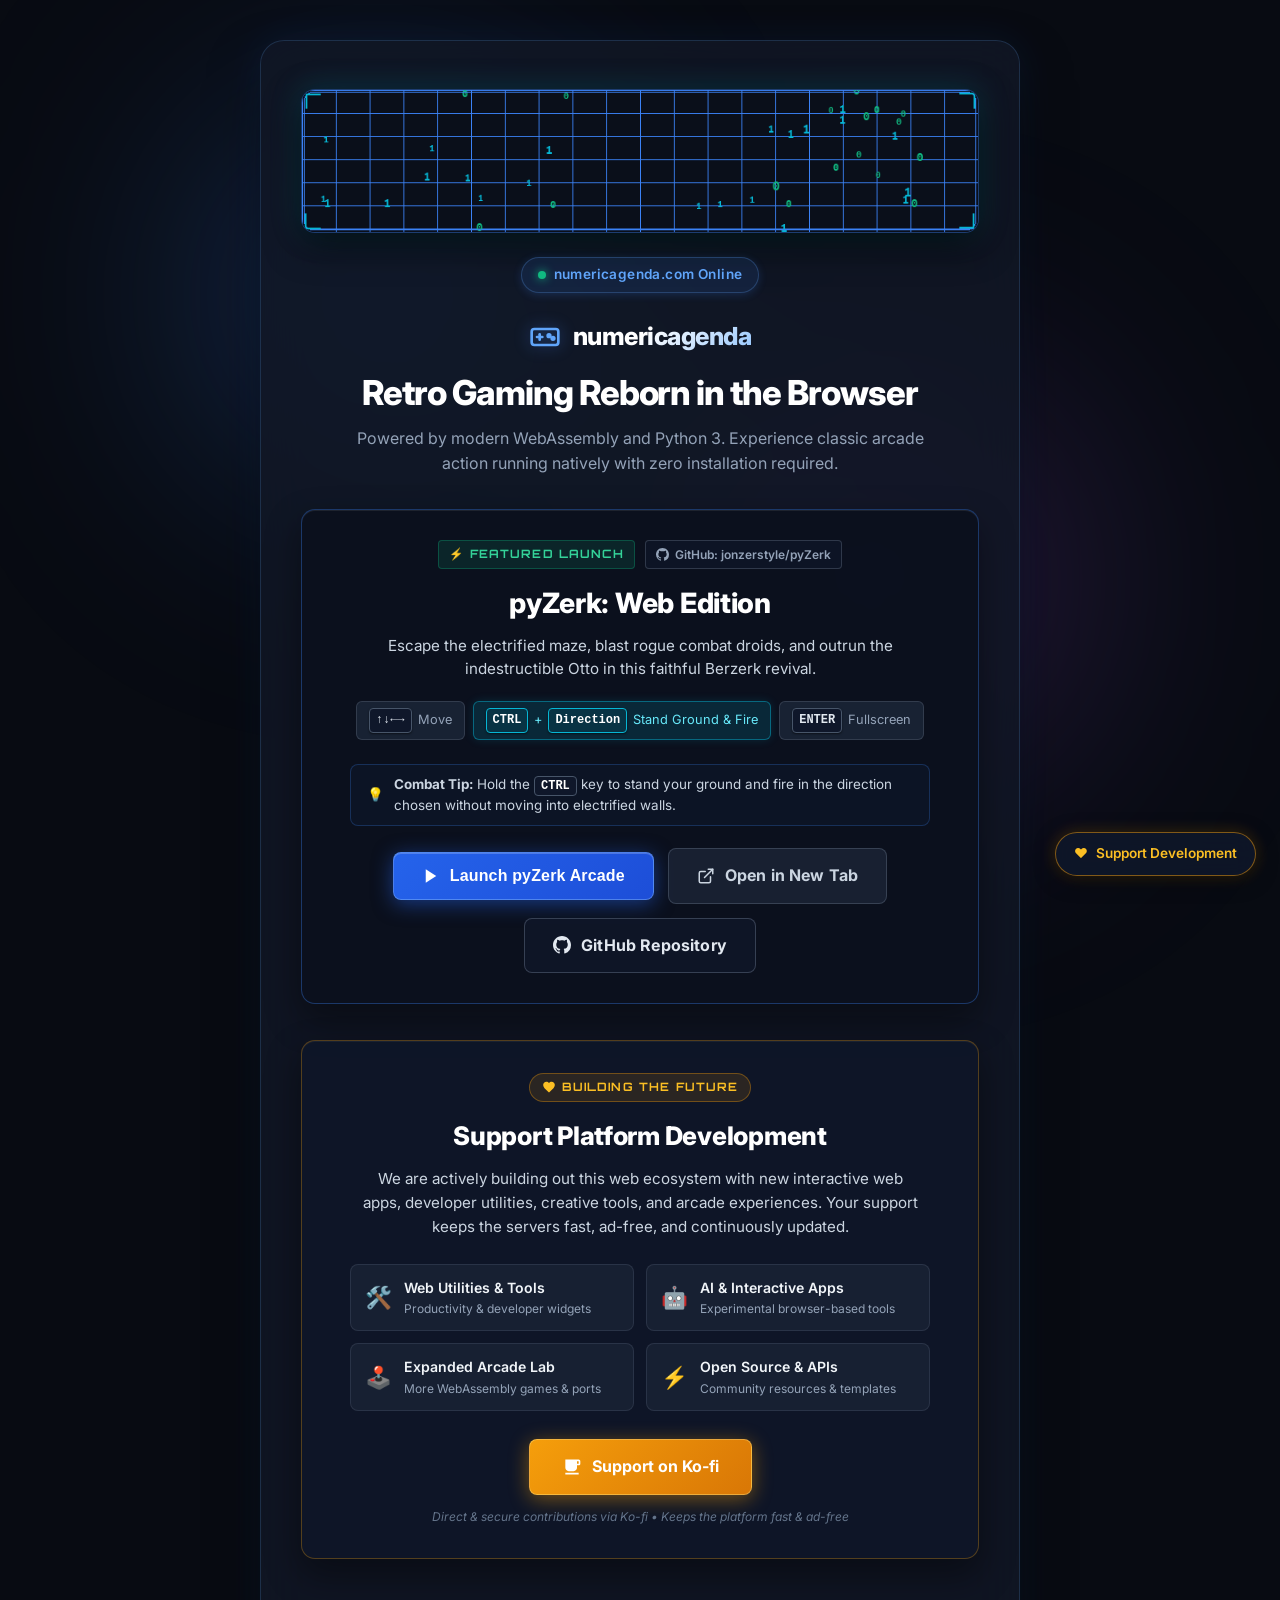
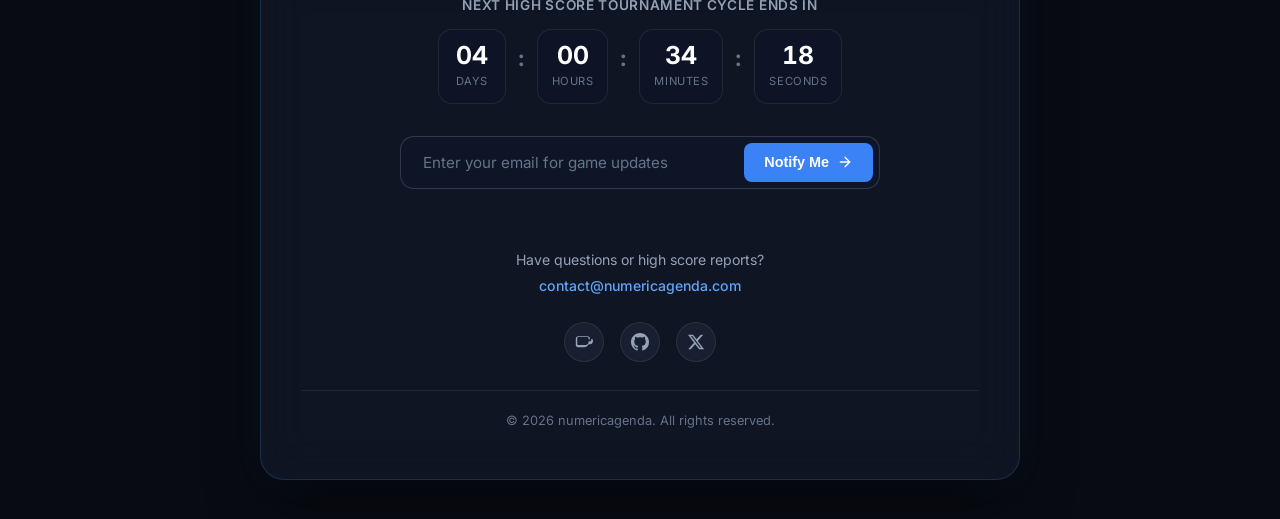
==== index.html @ 880d832a "Initial commit of numericagenda showcase website and embedded pyZerk arcade" ====
<!DOCTYPE html>
<html lang="en">
<head>
  <meta charset="UTF-8">
  <meta name="viewport" content="width=device-width, initial-scale=1.0">
  <title>numericagenda | WebAssembly Arcade & Innovation Platform</title>
  <meta name="description" content="numericagenda - Classic arcade gaming and web tools running natively in the browser via WebAssembly.">

  <!-- Google Fonts: Inter & Orbitron for Arcade flair -->
  <link rel="preconnect" href="https://fonts.googleapis.com">
  <link rel="preconnect" href="https://fonts.gstatic.com" crossorigin>
  <link href="https://fonts.googleapis.com/css2?family=Inter:wght@300;400;500;600;700;800&family=Orbitron:wght@600;800;900&display=swap" rel="stylesheet">

  <link rel="stylesheet" href="style.css">
  <link rel="icon" type="image/png" href="pyzerk/favicon.png">
</head>
<body>
  <!-- Ambient Glowing Background Accents -->
  <div class="bg-glow bg-glow-1"></div>
  <div class="bg-glow bg-glow-2"></div>
  <div class="bg-glow bg-glow-3"></div>

  <main class="page-container">
    <section class="card">
      <!-- Animated Web Banner: numericagenda Binary Pull-In -->
      <div class="banner-container" id="banner-container" title="Click to replay animation">
        <img src="numericagenda_banner.gif" alt="numericagenda animated binary banner" class="animated-banner-img" id="banner-gif">
      </div>

      <!-- Status Badge -->
      <div class="status-badge">
        <span class="status-dot"></span>
        <span class="status-text">numericagenda.com Online</span>
      </div>

      <!-- Brand / Logo -->
      <div class="brand">
        <svg class="brand-icon" viewBox="0 0 24 24" fill="none" stroke="currentColor" stroke-width="2" stroke-linecap="round" stroke-linejoin="round">
          <rect x="2" y="6" width="20" height="12" rx="2"></rect>
          <line x1="6" y1="12" x2="10" y2="12"></line>
          <line x1="8" y1="10" x2="8" y2="14"></line>
          <circle cx="15" cy="11" r="1"></circle>
          <circle cx="18" cy="13" r="1"></circle>
        </svg>
        <h1 class="brand-title">numericagenda</h1>
      </div>

      <!-- Main Headline & Subtitle -->
      <h2 class="headline">Retro Gaming Reborn in the Browser</h2>
      <p class="description">
        Powered by modern WebAssembly and Python 3. Experience classic arcade action running natively with zero installation required.
      </p>

      <!-- Featured Game Showcase Section -->
      <div class="game-showcase-card">
        <div class="game-header">
          <div class="game-tag-row">
            <span class="game-tag">⚡ FEATURED LAUNCH</span>
            <a href="https://github.com/jonzerstyle/pyZerk" target="_blank" rel="noopener noreferrer" class="github-repo-badge" title="View pyZerk Source on GitHub">
              <svg width="13" height="13" viewBox="0 0 24 24" fill="currentColor"><path d="M12 0C5.37 0 0 5.37 0 12c0 5.31 3.435 9.795 8.205 11.385.6.105.825-.255.825-.57 0-.285-.015-1.23-.015-2.235-3.015.555-3.795-.735-4.035-1.41-.135-.345-.72-1.41-1.23-1.695-.42-.225-1.02-.78-.015-.795.945-.015 1.62.87 1.845 1.23 1.08 1.815 2.805 1.305 3.495.99.105-.78.42-1.305.765-1.605-2.67-.3-5.46-1.335-5.46-5.925 0-1.305.465-2.385 1.23-3.225-.12-.3-.54-1.53.12-3.18 0 0 1.005-.315 3.3 1.23.96-.27 1.98-.405 3-.405s2.04.135 3 .405c2.295-1.56 3.3-1.23 3.3-1.23.66 1.65.24 2.88.12 3.18.765.84 1.23 1.905 1.23 3.225 0 4.605-2.805 5.625-5.475 5.925.435.375.81 1.095.81 2.22 0 1.605-.015 2.895-.015 3.3 0 .315.225.69.825.57A12.02 12.02 0 0024 12c0-6.63-5.37-12-12-12z"/></svg>
              <span>GitHub: jonzerstyle/pyZerk</span>
            </a>
          </div>
          <h3 class="game-title">pyZerk: Web Edition</h3>
          <p class="game-tagline">
            Escape the electrified maze, blast rogue combat droids, and outrun the indestructible Otto in this faithful Berzerk revival.
          </p>
        </div>

        <!-- Controls Quick Guide -->
        <div class="controls-badge-row">
          <span class="control-pill"><kbd>↑↓←→</kbd> Move</span>
          <span class="control-pill highlight-pill"><kbd>CTRL</kbd> + <kbd>Direction</kbd> Stand Ground & Fire</span>
          <span class="control-pill"><kbd>ENTER</kbd> Fullscreen</span>
        </div>

        <div class="tactical-tip">
          <span class="tip-icon">💡</span>
          <span><strong>Combat Tip:</strong> Hold the <kbd>CTRL</kbd> key to stand your ground and fire in the direction chosen without moving into electrified walls.</span>
        </div>

        <!-- Primary Launch & Source Buttons -->
        <div class="launch-actions">
          <button type="button" class="launch-btn primary-arcade-btn" id="launch-game-btn">
            <svg class="arcade-btn-icon" viewBox="0 0 24 24" fill="currentColor">
              <polygon points="5 3 19 12 5 21 5 3"></polygon>
            </svg>
            <span>Launch pyZerk Arcade</span>
          </button>
          
          <a href="pyzerk/index.html" class="launch-btn secondary-btn" target="_blank" rel="noopener noreferrer">
            <svg class="arcade-btn-icon" viewBox="0 0 24 24" fill="none" stroke="currentColor" stroke-width="2" stroke-linecap="round" stroke-linejoin="round">
              <path d="M18 13v6a2 2 0 0 1-2 2H5a2 2 0 0 1-2-2V8a2 2 0 0 1 2-2h6"></path>
              <polyline points="15 3 21 3 21 9"></polyline>
              <line x1="10" y1="14" x2="21" y2="3"></line>
            </svg>
            <span>Open in New Tab</span>
          </a>

          <a href="https://github.com/jonzerstyle/pyZerk" class="launch-btn tertiary-btn" target="_blank" rel="noopener noreferrer" title="View Source on GitHub">
            <svg class="arcade-btn-icon" viewBox="0 0 24 24" fill="currentColor">
              <path d="M12 0C5.37 0 0 5.37 0 12c0 5.31 3.435 9.795 8.205 11.385.6.105.825-.255.825-.57 0-.285-.015-1.23-.015-2.235-3.015.555-3.795-.735-4.035-1.41-.135-.345-.72-1.41-1.23-1.695-.42-.225-1.02-.78-.015-.795.945-.015 1.62.87 1.845 1.23 1.08 1.815 2.805 1.305 3.495.99.105-.78.42-1.305.765-1.605-2.67-.3-5.46-1.335-5.46-5.925 0-1.305.465-2.385 1.23-3.225-.12-.3-.54-1.53.12-3.18 0 0 1.005-.315 3.3 1.23.96-.27 1.98-.405 3-.405s2.04.135 3 .405c2.295-1.56 3.3-1.23 3.3-1.23.66 1.65.24 2.88.12 3.18.765.84 1.23 1.905 1.23 3.225 0 4.605-2.805 5.625-5.475 5.925.435.375.81 1.095.81 2.22 0 1.605-.015 2.895-.015 3.3 0 .315.225.69.825.57A12.02 12.02 0 0024 12c0-6.63-5.37-12-12-12z"/>
            </svg>
            <span>GitHub Repository</span>
          </a>
        </div>
      </div>

      <!-- Support Platform Development & Future Roadmap Section -->
      <div class="support-card" id="support">
        <div class="support-badge">
          <svg width="14" height="14" viewBox="0 0 24 24" fill="currentColor"><path d="M12 21.35l-1.45-1.32C5.4 15.36 2 12.28 2 8.5 2 5.42 4.42 3 7.5 3c1.74 0 3.41.81 4.5 2.09C13.09 3.81 14.76 3 16.5 3 19.58 3 22 5.42 22 8.5c0 3.78-3.4 6.86-8.55 11.54L12 21.35z"/></svg>
          <span>BUILDING THE FUTURE</span>
        </div>
        <h3 class="support-title">Support Platform Development</h3>
        <p class="support-description">
          We are actively building out this web ecosystem with new interactive web apps, developer utilities, creative tools, and arcade experiences. Your support keeps the servers fast, ad-free, and continuously updated.
        </p>

        <!-- Development Pipeline / Upcoming Roadmap -->
        <div class="roadmap-grid">
          <div class="roadmap-item">
            <span class="roadmap-icon">🛠️</span>
            <div class="roadmap-text">
              <strong>Web Utilities & Tools</strong>
              <small>Productivity & developer widgets</small>
            </div>
          </div>
          <div class="roadmap-item">
            <span class="roadmap-icon">🤖</span>
            <div class="roadmap-text">
              <strong>AI & Interactive Apps</strong>
              <small>Experimental browser-based tools</small>
            </div>
          </div>
          <div class="roadmap-item">
            <span class="roadmap-icon">🕹️</span>
            <div class="roadmap-text">
              <strong>Expanded Arcade Lab</strong>
              <small>More WebAssembly games & ports</small>
            </div>
          </div>
          <div class="roadmap-item">
            <span class="roadmap-icon">⚡</span>
            <div class="roadmap-text">
              <strong>Open Source & APIs</strong>
              <small>Community resources & templates</small>
            </div>
          </div>
        </div>

        <!-- Support Tier Actions -->
        <div class="support-actions">
          <a href="https://ko-fi.com/jonzerstyle" target="_blank" rel="noopener noreferrer" class="support-btn primary-support-btn" id="coffee-link">
            <svg class="coffee-icon" viewBox="0 0 24 24" fill="currentColor">
              <path d="M20 3H4v10c0 2.21 1.79 4 4 4h6c2.21 0 4-1.79 4-4v-3h2c1.1 0 2-.9 2-2V5c0-1.1-.9-2-2-2zm0 5h-2V5h2v3zM4 19h16v2H4z"/>
            </svg>
            <span>Support on Ko-fi</span>
          </a>
        </div>
        <div class="support-note">
          <span>Direct & secure contributions via Ko-fi • Keeps the platform fast & ad-free</span>
        </div>
      </div>

      <!-- Tournament / Event Countdown Timer -->
      <div class="countdown-section">
        <div class="countdown-title">Next High Score Tournament Cycle Ends In</div>
        <div class="countdown-wrapper" id="countdown-wrapper">
          <div class="time-box">
            <span class="time-num" id="days">00</span>
            <span class="time-label">Days</span>
          </div>
          <div class="time-separator">:</div>
          <div class="time-box">
            <span class="time-num" id="hours">00</span>
            <span class="time-label">Hours</span>
          </div>
          <div class="time-separator">:</div>
          <div class="time-box">
            <span class="time-num" id="minutes">00</span>
            <span class="time-label">Minutes</span>
          </div>
          <div class="time-separator">:</div>
          <div class="time-box">
            <span class="time-num" id="seconds">00</span>
            <span class="time-label">Seconds</span>
          </div>
        </div>
      </div>

      <!-- Notify / Newsletter Form -->
      <form class="subscribe-form" id="notify-form">
        <div class="input-group">
          <input 
            type="email" 
            id="email-input" 
            placeholder="Enter your email for game updates" 
            required 
            autocomplete="email"
          >
          <button type="submit" class="submit-btn" id="submit-btn">
            <span>Notify Me</span>
            <svg class="btn-arrow" viewBox="0 0 24 24" fill="none" stroke="currentColor" stroke-width="2" stroke-linecap="round" stroke-linejoin="round">
              <line x1="5" y1="12" x2="19" y2="12"></line>
              <polyline points="12 5 19 12 12 19"></polyline>
            </svg>
          </button>
        </div>
        <p class="form-message" id="form-message"></p>
      </form>

      <!-- Direct Contact info -->
      <div class="contact-info">
        <span>Have questions or high score reports?</span>
        <a href="mailto:contact@numericagenda.com" class="contact-link">contact@numericagenda.com</a>
      </div>

      <!-- Social & Supporter Links -->
      <div class="social-links">
        <a href="https://ko-fi.com/jonzerstyle" target="_blank" rel="noopener noreferrer" aria-label="Support on Ko-fi" class="social-btn ko-fi-social" title="Support on Ko-fi">
          <svg viewBox="0 0 24 24" fill="currentColor">
            <path d="M23.881 8.948c-.02-.275-.246-.49-.525-.49h-3.415v-1.1c0-1.654-1.346-3-3-3H4.059c-1.654 0-3 1.346-3 3v8.5c0 1.654 1.346 3 3 3h8.315c2.395 0 4.492-1.42 5.438-3.486l2.106-.211c2.197-.22 3.963-2.029 3.963-4.237v-1.976c0-.332-.236-.628-.567-.674l-.433-.066zm-5.94 4.39c-.58 1.488-2.022 2.51-3.69 2.51H4.059c-.551 0-1-.449-1-1v-8.5c0-.551.449-1 1-1h12.882c.551 0 1 .449 1 1v7zm4-4.414c0 1.139-.909 2.073-2.046 2.187l-1.954.195V8.458h2.083c.96 0 1.76.71 1.917 1.65l.006.016z"/>
          </svg>
        </a>
        <a href="https://github.com/jonzerstyle/pyZerk" target="_blank" rel="noopener noreferrer" aria-label="GitHub Repository" class="social-btn" title="GitHub Repository">
          <svg viewBox="0 0 24 24" fill="currentColor">
            <path d="M12 0C5.37 0 0 5.37 0 12c0 5.31 3.435 9.795 8.205 11.385.6.105.825-.255.825-.57 0-.285-.015-1.23-.015-2.235-3.015.555-3.795-.735-4.035-1.41-.135-.345-.72-1.41-1.23-1.695-.42-.225-1.02-.78-.015-.795.945-.015 1.62.87 1.845 1.23 1.08 1.815 2.805 1.305 3.495.99.105-.78.42-1.305.765-1.605-2.67-.3-5.46-1.335-5.46-5.925 0-1.305.465-2.385 1.23-3.225-.12-.3-.54-1.53.12-3.18 0 0 1.005-.315 3.3 1.23.96-.27 1.98-.405 3-.405s2.04.135 3 .405c2.295-1.56 3.3-1.23 3.3-1.23.66 1.65.24 2.88.12 3.18.765.84 1.23 1.905 1.23 3.225 0 4.605-2.805 5.625-5.475 5.925.435.375.81 1.095.81 2.22 0 1.605-.015 2.895-.015 3.3 0 .315.225.69.825.57A12.02 12.02 0 0024 12c0-6.63-5.37-12-12-12z"/>
          </svg>
        </a>
        <a href="#" aria-label="Twitter / X" class="social-btn">
          <svg viewBox="0 0 24 24" fill="currentColor">
            <path d="M18.244 2.25h3.308l-7.227 8.26 8.502 11.24H16.17l-5.214-6.817L4.99 21.75H1.68l7.73-8.835L1.254 2.25H8.08l4.713 6.231zm-1.161 17.52h1.833L7.084 4.126H5.117z"/>
          </svg>
        </a>
      </div>

      <!-- Footer -->
      <footer class="footer">
        <p>&copy; <span id="current-year"></span> numericagenda. All rights reserved.</p>
      </footer>
    </section>
  </main>

  <!-- Interactive Arcade Modal Overlay -->
  <div class="arcade-modal" id="arcade-modal" aria-hidden="true">
    <div class="arcade-modal-backdrop" id="modal-backdrop"></div>
    <div class="arcade-modal-content">
      <div class="arcade-modal-header">
        <div class="arcade-modal-title">
          <span class="game-status-dot"></span>
          <span>pyZerk Arcade</span>
          <span class="modal-controls-hint">| Hold <kbd>CTRL</kbd> + Arrows to Stand Ground & Fire</span>
        </div>
        <div class="arcade-modal-controls">
          <a href="pyzerk/index.html" target="_blank" rel="noopener noreferrer" class="modal-action-btn" title="Open in dedicated tab">
            <svg width="16" height="16" viewBox="0 0 24 24" fill="none" stroke="currentColor" stroke-width="2" stroke-linecap="round" stroke-linejoin="round">
              <path d="M18 13v6a2 2 0 0 1-2 2H5a2 2 0 0 1-2-2V8a2 2 0 0 1 2-2h6"></path>
              <polyline points="15 3 21 3 21 9"></polyline>
              <line x1="10" y1="14" x2="21" y2="3"></line>
            </svg>
            <span>Full Window</span>
          </a>
          <button type="button" class="modal-close-btn" id="close-modal-btn" aria-label="Close Arcade">
            <svg width="20" height="20" viewBox="0 0 24 24" fill="none" stroke="currentColor" stroke-width="2" stroke-linecap="round" stroke-linejoin="round">
              <line x1="18" y1="6" x2="6" y2="18"></line>
              <line x1="6" y1="6" x2="18" y2="18"></line>
            </svg>
          </button>
        </div>
      </div>
      <div class="arcade-iframe-container">
        <!-- The iframe is dynamically loaded upon click to prevent CPU usage when modal is closed -->
        <iframe 
          id="game-iframe"
          title="pyZerk Web Game"
          allow="autoplay; fullscreen; keyboard"
          sandbox="allow-same-origin allow-scripts allow-pointer-lock"
        ></iframe>
      </div>
    </div>
  </div>

  <!-- Floating Quick Support Badge -->
  <a href="#support" class="floating-support-btn" id="floating-support-btn" title="Support New Platform Development">
    <span class="support-heart">❤️</span>
    <span class="floating-support-text">Support Development</span>
  </a>

  <script src="script.js"></script>
</body>
</html>
---- style.css ----
/* ==========================================================================
   CSS Variables & Theming - Gemini Integrated Website
   ========================================================================== */
:root {
  --bg-color: #080b12;
  --card-bg: rgba(18, 24, 38, 0.82);
  --card-border: rgba(96, 165, 250, 0.18);
  --showcase-bg: rgba(12, 17, 29, 0.9);
  --showcase-border: rgba(59, 130, 246, 0.35);
  
  --text-main: #f8fafc;
  --text-muted: #94a3b8;
  --text-dim: #64748b;
  
  --primary: #3b82f6;        /* Primary accent blue */
  --primary-hover: #2563eb;
  --primary-glow: rgba(59, 130, 246, 0.45);
  --secondary-glow: rgba(168, 85, 247, 0.35);
  
  --neon-green: #10b981;
  --neon-green-glow: rgba(16, 185, 129, 0.4);
  --neon-cyan: #06b6d4;
  
  --badge-bg: rgba(59, 130, 246, 0.12);
  --badge-text: #60a5fa;
  --input-bg: rgba(15, 23, 42, 0.7);
  --input-border: rgba(148, 163, 184, 0.25);
  
  --radius-sm: 8px;
  --radius-md: 14px;
  --radius-lg: 24px;
  --radius-xl: 32px;
  
  --font-family: 'Inter', -apple-system, BlinkMacSystemFont, 'Segoe UI', Roboto, sans-serif;
  --font-arcade: 'Orbitron', 'Inter', monospace;
}

/* ==========================================================================
   Reset & Base Styles
   ========================================================================== */
* {
  margin: 0;
  padding: 0;
  box-sizing: border-box;
}

body {
  font-family: var(--font-family);
  background-color: var(--bg-color);
  color: var(--text-main);
  min-height: 100vh;
  display: flex;
  align-items: center;
  justify-content: center;
  overflow-x: hidden;
  position: relative;
  line-height: 1.6;
  padding: 40px 16px;
}

/* ==========================================================================
   Background Glowing Orbs
   ========================================================================== */
.bg-glow {
  position: fixed;
  border-radius: 50%;
  filter: blur(130px);
  z-index: 0;
  pointer-events: none;
  animation: pulse 8s ease-in-out infinite alternate;
}

.bg-glow-1 {
  top: 5%;
  left: 10%;
  width: 500px;
  height: 500px;
  background: radial-gradient(circle, var(--primary-glow) 0%, rgba(0, 0, 0, 0) 70%);
}

.bg-glow-2 {
  bottom: 5%;
  right: 10%;
  width: 550px;
  height: 550px;
  background: radial-gradient(circle, var(--secondary-glow) 0%, rgba(0, 0, 0, 0) 70%);
  animation-delay: -4s;
}

.bg-glow-3 {
  top: 45%;
  left: 50%;
  transform: translate(-50%, -50%);
  width: 400px;
  height: 400px;
  background: radial-gradient(circle, rgba(16, 185, 129, 0.15) 0%, rgba(0, 0, 0, 0) 70%);
}

@keyframes pulse {
  0% { transform: scale(1) translateY(0); opacity: 0.75; }
  100% { transform: scale(1.15) translateY(-25px); opacity: 1; }
}

/* ==========================================================================
   Layout Container & Main Card
   ========================================================================== */
.page-container {
  position: relative;
  z-index: 1;
  width: 100%;
  max-width: 760px;
}

.card {
  background: var(--card-bg);
  border: 1px solid var(--card-border);
  backdrop-filter: blur(24px);
  -webkit-backdrop-filter: blur(24px);
  border-radius: var(--radius-lg);
  padding: 48px 40px;
  text-align: center;
  box-shadow: 0 25px 60px -12px rgba(0, 0, 0, 0.7), 0 0 40px rgba(59, 130, 246, 0.1);
}

/* ==========================================================================
   Animated numericagenda Banner
   ========================================================================== */
.banner-container {
  width: 100%;
  margin-bottom: 24px;
  border-radius: var(--radius-md);
  overflow: hidden;
  border: 1px solid rgba(59, 130, 246, 0.4);
  box-shadow: 0 12px 35px rgba(0, 0, 0, 0.7), 0 0 30px rgba(6, 182, 212, 0.25);
  background: #0a0f1a;
  display: flex;
  justify-content: center;
  align-items: center;
  cursor: pointer;
  transition: transform 0.25s ease, box-shadow 0.25s ease, border-color 0.25s ease;
}

.banner-container:hover {
  transform: translateY(-2px);
  border-color: rgba(6, 182, 212, 0.7);
  box-shadow: 0 16px 45px rgba(0, 0, 0, 0.8), 0 0 40px rgba(6, 182, 212, 0.4);
}

.animated-banner-img {
  width: 100%;
  height: auto;
  display: block;
  object-fit: cover;
  image-rendering: auto;
}

/* ==========================================================================
   Top Status Badge
   ========================================================================== */
.status-badge {
  display: inline-flex;
  align-items: center;
  gap: 8px;
  background: var(--badge-bg);
  color: var(--badge-text);
  padding: 6px 16px;
  border-radius: 9999px;
  font-size: 0.85rem;
  font-weight: 600;
  letter-spacing: 0.03em;
  margin-bottom: 24px;
  border: 1px solid rgba(96, 165, 250, 0.25);
  box-shadow: 0 2px 8px rgba(59, 130, 246, 0.2);
}

.status-dot {
  width: 8px;
  height: 8px;
  border-radius: 50%;
  background-color: var(--neon-green);
  box-shadow: 0 0 10px var(--neon-green);
  animation: blink 2s infinite ease-in-out;
}

@keyframes blink {
  0%, 100% { opacity: 1; transform: scale(1); }
  50% { opacity: 0.4; transform: scale(0.85); }
}

/* ==========================================================================
   Brand & Logo
   ========================================================================== */
.brand {
  display: flex;
  align-items: center;
  justify-content: center;
  gap: 12px;
  margin-bottom: 14px;
}

.brand-icon {
  width: 32px;
  height: 32px;
  color: var(--badge-text);
  filter: drop-shadow(0 0 8px var(--primary-glow));
}

.brand-title {
  font-size: 1.55rem;
  font-weight: 800;
  letter-spacing: -0.02em;
  color: var(--text-main);
  background: linear-gradient(135deg, #ffffff 40%, #93c5fd 100%);
  -webkit-background-clip: text;
  -webkit-text-fill-color: transparent;
}

/* ==========================================================================
   Typography
   ========================================================================== */
.headline {
  font-size: 2.15rem;
  font-weight: 800;
  line-height: 1.25;
  letter-spacing: -0.03em;
  margin-bottom: 12px;
  color: #ffffff;
}

.description {
  color: var(--text-muted);
  font-size: 1rem;
  line-height: 1.6;
  max-width: 580px;
  margin: 0 auto 32px;
}

/* ==========================================================================
   Featured Game Showcase Card
   ========================================================================== */
.game-showcase-card {
  background: var(--showcase-bg);
  border: 1px solid var(--showcase-border);
  border-radius: var(--radius-md);
  padding: 30px 24px;
  margin-bottom: 36px;
  position: relative;
  overflow: hidden;
  box-shadow: 0 15px 35px rgba(0, 0, 0, 0.4), inset 0 1px 0 rgba(255, 255, 255, 0.08);
  transition: transform 0.25s ease, border-color 0.25s ease, box-shadow 0.25s ease;
}

.game-showcase-card:hover {
  border-color: rgba(96, 165, 250, 0.6);
  box-shadow: 0 20px 45px rgba(0, 0, 0, 0.5), 0 0 30px rgba(59, 130, 246, 0.2);
}

.game-header {
  margin-bottom: 18px;
}

.game-tag-row {
  display: flex;
  align-items: center;
  justify-content: center;
  gap: 10px;
  flex-wrap: wrap;
  margin-bottom: 12px;
}

.game-tag {
  display: inline-block;
  font-family: var(--font-arcade);
  font-size: 0.72rem;
  font-weight: 700;
  letter-spacing: 0.1em;
  color: #34d399;
  background: rgba(16, 185, 129, 0.12);
  border: 1px solid rgba(16, 185, 129, 0.3);
  padding: 4px 10px;
  border-radius: 4px;
}

.github-repo-badge {
  display: inline-flex;
  align-items: center;
  gap: 6px;
  font-family: var(--font-family);
  font-size: 0.75rem;
  font-weight: 600;
  color: #94a3b8;
  background: rgba(15, 23, 42, 0.7);
  border: 1px solid rgba(148, 163, 184, 0.25);
  padding: 4px 10px;
  border-radius: 4px;
  text-decoration: none;
  transition: all 0.2s ease;
}

.github-repo-badge:hover {
  color: #ffffff;
  border-color: rgba(96, 165, 250, 0.5);
  background: rgba(30, 41, 59, 0.85);
  transform: translateY(-1px);
}

.game-title {
  font-size: 1.75rem;
  font-weight: 800;
  letter-spacing: -0.01em;
  color: #ffffff;
  margin-bottom: 8px;
}

.game-tagline {
  color: #cbd5e1;
  font-size: 0.95rem;
  line-height: 1.55;
  max-width: 520px;
  margin: 0 auto;
}

/* Controls Pill Row */
.controls-badge-row {
  display: flex;
  flex-wrap: wrap;
  align-items: center;
  justify-content: center;
  gap: 8px;
  margin: 20px 0 24px;
}

.control-pill {
  background: rgba(30, 41, 59, 0.75);
  border: 1px solid rgba(148, 163, 184, 0.2);
  border-radius: 6px;
  padding: 6px 12px;
  font-size: 0.8rem;
  color: #94a3b8;
  display: inline-flex;
  align-items: center;
  gap: 6px;
}

.control-pill kbd {
  background: #0f172a;
  border: 1px solid #475569;
  color: #e2e8f0;
  padding: 2px 6px;
  border-radius: 4px;
  font-family: monospace;
  font-size: 0.75rem;
  font-weight: 700;
  box-shadow: 0 1px 2px rgba(0, 0, 0, 0.5);
}

.control-pill.highlight-pill {
  background: rgba(6, 182, 212, 0.15);
  border-color: rgba(6, 182, 212, 0.45);
  color: #67e8f9;
  box-shadow: 0 0 10px rgba(6, 182, 212, 0.15);
}

.control-pill.highlight-pill kbd {
  background: #083344;
  border-color: #06b6d4;
  color: #ffffff;
}

/* Tactical Tip Box */
.tactical-tip {
  background: rgba(15, 23, 42, 0.65);
  border: 1px solid rgba(59, 130, 246, 0.25);
  border-radius: var(--radius-sm);
  padding: 10px 16px;
  font-size: 0.84rem;
  color: #cbd5e1;
  max-width: 580px;
  margin: 0 auto 22px;
  display: flex;
  align-items: center;
  gap: 10px;
  text-align: left;
  line-height: 1.45;
}

.tactical-tip kbd {
  background: #0f172a;
  border: 1px solid #475569;
  color: #ffffff;
  padding: 2px 6px;
  border-radius: 4px;
  font-family: monospace;
  font-size: 0.75rem;
  font-weight: 700;
}

.modal-controls-hint {
  font-family: var(--font-family);
  font-size: 0.75rem;
  font-weight: 500;
  color: #94a3b8;
  margin-left: 8px;
}

.modal-controls-hint kbd {
  background: #1e293b;
  border: 1px solid #475569;
  color: #38bdf8;
  padding: 1px 5px;
  border-radius: 3px;
  font-family: monospace;
  font-size: 0.72rem;
}

/* Launch Action Buttons */
.launch-actions {
  display: flex;
  flex-wrap: wrap;
  align-items: center;
  justify-content: center;
  gap: 14px;
}

.launch-btn {
  display: inline-flex;
  align-items: center;
  justify-content: center;
  gap: 10px;
  padding: 14px 28px;
  border-radius: var(--radius-sm);
  font-size: 1rem;
  font-weight: 700;
  text-decoration: none;
  cursor: pointer;
  transition: all 0.2s cubic-bezier(0.4, 0, 0.2, 1);
  letter-spacing: 0.01em;
}

.primary-arcade-btn {
  background: linear-gradient(135deg, #2563eb, #1d4ed8);
  color: #ffffff;
  border: 1px solid rgba(147, 197, 253, 0.4);
  box-shadow: 0 4px 20px rgba(37, 99, 235, 0.5), inset 0 1px 0 rgba(255, 255, 255, 0.2);
}

.primary-arcade-btn:hover {
  background: linear-gradient(135deg, #3b82f6, #2563eb);
  transform: translateY(-2px);
  box-shadow: 0 8px 30px rgba(37, 99, 235, 0.7), 0 0 15px rgba(96, 165, 250, 0.4);
}

.primary-arcade-btn:active {
  transform: translateY(0);
}

.secondary-btn {
  background: rgba(30, 41, 59, 0.7);
  color: #cbd5e1;
  border: 1px solid rgba(148, 163, 184, 0.25);
}

.secondary-btn:hover {
  background: rgba(51, 65, 85, 0.8);
  color: #ffffff;
  border-color: rgba(148, 163, 184, 0.5);
  transform: translateY(-2px);
}

.tertiary-btn {
  background: rgba(15, 23, 42, 0.8);
  color: #e2e8f0;
  border: 1px solid rgba(148, 163, 184, 0.3);
}

.tertiary-btn:hover {
  background: rgba(30, 41, 59, 0.95);
  color: #ffffff;
  border-color: rgba(96, 165, 250, 0.6);
  box-shadow: 0 4px 15px rgba(0, 0, 0, 0.4);
  transform: translateY(-2px);
}

.arcade-btn-icon {
  width: 18px;
  height: 18px;
}

/* ==========================================================================
   Support Platform Development Section
   ========================================================================== */
.support-card {
  background: rgba(15, 23, 42, 0.7);
  border: 1px solid rgba(245, 158, 11, 0.3);
  border-radius: var(--radius-md);
  padding: 32px 24px;
  margin-bottom: 36px;
  position: relative;
  text-align: center;
  box-shadow: 0 15px 35px rgba(0, 0, 0, 0.4), inset 0 1px 0 rgba(255, 255, 255, 0.05);
}

.support-badge {
  display: inline-flex;
  align-items: center;
  gap: 6px;
  font-family: var(--font-arcade);
  font-size: 0.72rem;
  font-weight: 700;
  letter-spacing: 0.1em;
  color: #fbbf24;
  background: rgba(245, 158, 11, 0.12);
  border: 1px solid rgba(245, 158, 11, 0.35);
  padding: 4px 12px;
  border-radius: 9999px;
  margin-bottom: 14px;
}

.support-title {
  font-size: 1.6rem;
  font-weight: 800;
  color: #ffffff;
  margin-bottom: 10px;
  letter-spacing: -0.01em;
}

.support-description {
  color: #cbd5e1;
  font-size: 0.95rem;
  line-height: 1.6;
  max-width: 560px;
  margin: 0 auto 24px;
}

/* Roadmap Grid */
.roadmap-grid {
  display: grid;
  grid-template-columns: repeat(2, 1fr);
  gap: 12px;
  max-width: 580px;
  margin: 0 auto 28px;
  text-align: left;
}

.roadmap-item {
  background: rgba(30, 41, 59, 0.6);
  border: 1px solid rgba(148, 163, 184, 0.15);
  border-radius: 8px;
  padding: 12px 14px;
  display: flex;
  align-items: center;
  gap: 12px;
  transition: transform 0.2s, border-color 0.2s;
}

.roadmap-item:hover {
  transform: translateY(-2px);
  border-color: rgba(96, 165, 250, 0.4);
}

.roadmap-icon {
  font-size: 1.35rem;
  flex-shrink: 0;
}

.roadmap-text {
  display: flex;
  flex-direction: column;
}

.roadmap-text strong {
  font-size: 0.88rem;
  color: #f1f5f9;
  font-weight: 600;
}

.roadmap-text small {
  font-size: 0.75rem;
  color: #94a3b8;
}

/* Support Actions */
.support-actions {
  display: flex;
  justify-content: center;
  margin-bottom: 12px;
}

.support-btn {
  display: inline-flex;
  align-items: center;
  gap: 10px;
  padding: 14px 32px;
  border-radius: var(--radius-sm);
  font-size: 1rem;
  font-weight: 700;
  text-decoration: none;
  cursor: pointer;
  transition: all 0.2s cubic-bezier(0.4, 0, 0.2, 1);
}

.primary-support-btn {
  background: linear-gradient(135deg, #f59e0b, #d97706);
  color: #ffffff;
  border: 1px solid rgba(253, 230, 138, 0.4);
  box-shadow: 0 4px 20px rgba(245, 158, 11, 0.45);
}

.primary-support-btn:hover {
  background: linear-gradient(135deg, #fbbf24, #f59e0b);
  transform: translateY(-2px);
  box-shadow: 0 8px 30px rgba(245, 158, 11, 0.65), 0 0 15px rgba(251, 191, 36, 0.4);
}

.coffee-icon {
  width: 20px;
  height: 20px;
}

.support-note {
  font-size: 0.75rem;
  color: var(--text-dim);
  font-style: italic;
}

/* Floating Quick Support Button */
.floating-support-btn {
  position: fixed;
  bottom: 24px;
  right: 24px;
  z-index: 9999;
  background: rgba(15, 23, 42, 0.9);
  border: 1px solid rgba(245, 158, 11, 0.5);
  color: #fbbf24;
  text-decoration: none;
  padding: 10px 18px;
  border-radius: 9999px;
  font-size: 0.85rem;
  font-weight: 600;
  backdrop-filter: blur(12px);
  -webkit-backdrop-filter: blur(12px);
  display: inline-flex;
  align-items: center;
  gap: 8px;
  box-shadow: 0 4px 20px rgba(0, 0, 0, 0.5), 0 0 15px rgba(245, 158, 11, 0.25);
  transition: all 0.2s ease;
}

.floating-support-btn:hover {
  background: rgba(245, 158, 11, 0.2);
  border-color: #fbbf24;
  color: #ffffff;
  transform: translateY(-3px);
  box-shadow: 0 8px 25px rgba(0, 0, 0, 0.6), 0 0 20px rgba(245, 158, 11, 0.45);
}

.support-heart {
  animation: heartpulse 1.8s infinite ease-in-out;
}

@keyframes heartpulse {
  0%, 100% { transform: scale(1); }
  50% { transform: scale(1.25); }
}

@media (max-width: 640px) {
  .roadmap-grid {
    grid-template-columns: 1fr;
  }
  .floating-support-text {
    display: none;
  }
  .floating-support-btn {
    padding: 10px;
    border-radius: 50%;
    bottom: 16px;
    right: 16px;
  }
}

/* ==========================================================================
   Countdown Section
   ========================================================================== */
.countdown-section {
  margin-bottom: 32px;
}

.countdown-title {
  font-size: 0.85rem;
  font-weight: 600;
  color: var(--text-muted);
  text-transform: uppercase;
  letter-spacing: 0.05em;
  margin-bottom: 12px;
}

.countdown-wrapper {
  display: flex;
  align-items: center;
  justify-content: center;
  gap: 12px;
}

.time-box {
  background: rgba(15, 23, 42, 0.6);
  border: 1px solid rgba(255, 255, 255, 0.08);
  border-radius: var(--radius-md);
  padding: 12px 14px;
  min-width: 68px;
  display: flex;
  flex-direction: column;
  align-items: center;
}

.time-num {
  font-size: 1.55rem;
  font-weight: 700;
  color: #ffffff;
  line-height: 1.1;
  font-variant-numeric: tabular-nums;
}

.time-label {
  font-size: 0.7rem;
  color: var(--text-dim);
  text-transform: uppercase;
  letter-spacing: 0.05em;
  margin-top: 4px;
}

.time-separator {
  font-size: 1.4rem;
  font-weight: 700;
  color: var(--text-dim);
  margin-bottom: 16px;
}

/* ==========================================================================
   Notify / Subscription Form
   ========================================================================== */
.subscribe-form {
  max-width: 480px;
  margin: 0 auto 30px;
}

.input-group {
  display: flex;
  background: var(--input-bg);
  border: 1px solid var(--input-border);
  border-radius: var(--radius-md);
  padding: 6px;
  transition: border-color 0.2s, box-shadow 0.2s;
}

.input-group:focus-within {
  border-color: var(--primary);
  box-shadow: 0 0 0 3px rgba(59, 130, 246, 0.25);
}

.input-group input {
  flex: 1;
  background: transparent;
  border: none;
  outline: none;
  color: var(--text-main);
  padding: 10px 16px;
  font-size: 0.95rem;
  font-family: inherit;
}

.input-group input::placeholder {
  color: var(--text-dim);
}

.submit-btn {
  background: var(--primary);
  color: #ffffff;
  border: none;
  border-radius: var(--radius-sm);
  padding: 10px 20px;
  font-size: 0.9rem;
  font-weight: 600;
  cursor: pointer;
  display: flex;
  align-items: center;
  gap: 8px;
  transition: background-color 0.2s, transform 0.1s;
}

.submit-btn:hover {
  background-color: var(--primary-hover);
}

.submit-btn:active {
  transform: scale(0.98);
}

.btn-arrow {
  width: 16px;
  height: 16px;
  transition: transform 0.2s;
}

.submit-btn:hover .btn-arrow {
  transform: translateX(3px);
}

.form-message {
  margin-top: 10px;
  font-size: 0.85rem;
  min-height: 20px;
  transition: opacity 0.2s;
}

.form-message.success {
  color: #34d399;
}

.form-message.error {
  color: #f87171;
}

/* ==========================================================================
   Contact & Social Footer
   ========================================================================== */
.contact-info {
  font-size: 0.88rem;
  color: var(--text-muted);
  margin-bottom: 24px;
  display: flex;
  flex-direction: column;
  gap: 4px;
}

.contact-link {
  color: #60a5fa;
  text-decoration: none;
  font-weight: 500;
  transition: color 0.2s;
}

.contact-link:hover {
  color: #93c5fd;
  text-decoration: underline;
}

.social-links {
  display: flex;
  justify-content: center;
  gap: 16px;
  margin-bottom: 28px;
}

.social-btn {
  display: flex;
  align-items: center;
  justify-content: center;
  width: 40px;
  height: 40px;
  border-radius: 50%;
  background: rgba(30, 41, 59, 0.6);
  border: 1px solid rgba(255, 255, 255, 0.08);
  color: var(--text-muted);
  transition: all 0.2s;
}

.social-btn:hover {
  color: #ffffff;
  background: rgba(59, 130, 246, 0.25);
  border-color: rgba(96, 165, 250, 0.4);
  transform: translateY(-2px);
}

.ko-fi-social:hover {
  color: #ff5e5b;
  border-color: rgba(255, 94, 91, 0.4);
  background: rgba(255, 94, 91, 0.15);
}

.social-btn svg {
  width: 18px;
  height: 18px;
}

.footer {
  border-top: 1px solid rgba(255, 255, 255, 0.08);
  padding-top: 20px;
  font-size: 0.8rem;
  color: var(--text-dim);
}

/* ==========================================================================
   Interactive Arcade Modal Overlay
   ========================================================================== */
.arcade-modal {
  position: fixed;
  inset: 0;
  z-index: 100000;
  display: flex;
  align-items: center;
  justify-content: center;
  opacity: 0;
  pointer-events: none;
  transition: opacity 0.25s ease-out;
}

.arcade-modal.active {
  opacity: 1;
  pointer-events: auto;
}

.arcade-modal-backdrop {
  position: absolute;
  inset: 0;
  background: rgba(2, 6, 23, 0.88);
  backdrop-filter: blur(12px);
  -webkit-backdrop-filter: blur(12px);
}

.arcade-modal-content {
  position: relative;
  z-index: 2;
  width: 95vw;
  max-width: 1200px;
  height: 90vh;
  max-height: 800px;
  background: #0f172a;
  border: 1px solid rgba(96, 165, 250, 0.35);
  border-radius: var(--radius-md);
  box-shadow: 0 25px 60px rgba(0, 0, 0, 0.9), 0 0 50px rgba(37, 99, 235, 0.3);
  display: flex;
  flex-direction: column;
  overflow: hidden;
  transform: scale(0.96);
  transition: transform 0.25s cubic-bezier(0.16, 1, 0.3, 1);
}

.arcade-modal.active .arcade-modal-content {
  transform: scale(1);
}

.arcade-modal-header {
  height: 52px;
  background: #090d16;
  border-bottom: 1px solid rgba(255, 255, 255, 0.1);
  display: flex;
  align-items: center;
  justify-content: space-between;
  padding: 0 16px;
}

.arcade-modal-title {
  display: flex;
  align-items: center;
  gap: 8px;
  font-family: var(--font-arcade);
  font-size: 0.9rem;
  font-weight: 700;
  color: #93c5fd;
  letter-spacing: 0.05em;
}

.game-status-dot {
  width: 8px;
  height: 8px;
  border-radius: 50%;
  background: #10b981;
  box-shadow: 0 0 8px #10b981;
}

.arcade-modal-controls {
  display: flex;
  align-items: center;
  gap: 10px;
}

.modal-action-btn {
  background: rgba(30, 41, 59, 0.8);
  border: 1px solid rgba(148, 163, 184, 0.3);
  color: #cbd5e1;
  padding: 6px 12px;
  border-radius: 6px;
  font-size: 0.8rem;
  font-weight: 600;
  text-decoration: none;
  display: inline-flex;
  align-items: center;
  gap: 6px;
  transition: all 0.15s ease;
}

.modal-action-btn:hover {
  background: rgba(59, 130, 246, 0.3);
  color: #ffffff;
  border-color: #60a5fa;
}

.modal-close-btn {
  background: rgba(239, 68, 68, 0.15);
  border: 1px solid rgba(239, 68, 68, 0.3);
  color: #f87171;
  width: 32px;
  height: 32px;
  border-radius: 6px;
  display: flex;
  align-items: center;
  justify-content: center;
  cursor: pointer;
  transition: all 0.15s ease;
}

.modal-close-btn:hover {
  background: rgba(239, 68, 68, 0.35);
  color: #ffffff;
  border-color: #ef4444;
}

.arcade-iframe-container {
  flex: 1;
  width: 100%;
  height: 100%;
  background: #000000;
  position: relative;
}

.arcade-iframe-container iframe {
  width: 100%;
  height: 100%;
  border: none;
  display: block;
}

/* ==========================================================================
   Responsive Breakpoints
   ========================================================================== */
@media (max-width: 640px) {
  .card {
    padding: 32px 20px;
  }

  .headline {
    font-size: 1.7rem;
  }

  .game-title {
    font-size: 1.4rem;
  }

  .time-box {
    min-width: 54px;
    padding: 8px 10px;
  }

  .time-num {
    font-size: 1.25rem;
  }

  .input-group {
    flex-direction: column;
    gap: 8px;
  }

  .submit-btn {
    width: 100%;
    justify-content: center;
  }

  .launch-actions {
    flex-direction: column;
    width: 100%;
  }

  .launch-btn {
    width: 100%;
  }

  .arcade-modal-content {
    width: 100vw;
    height: 100vh;
    border-radius: 0;
  }
}
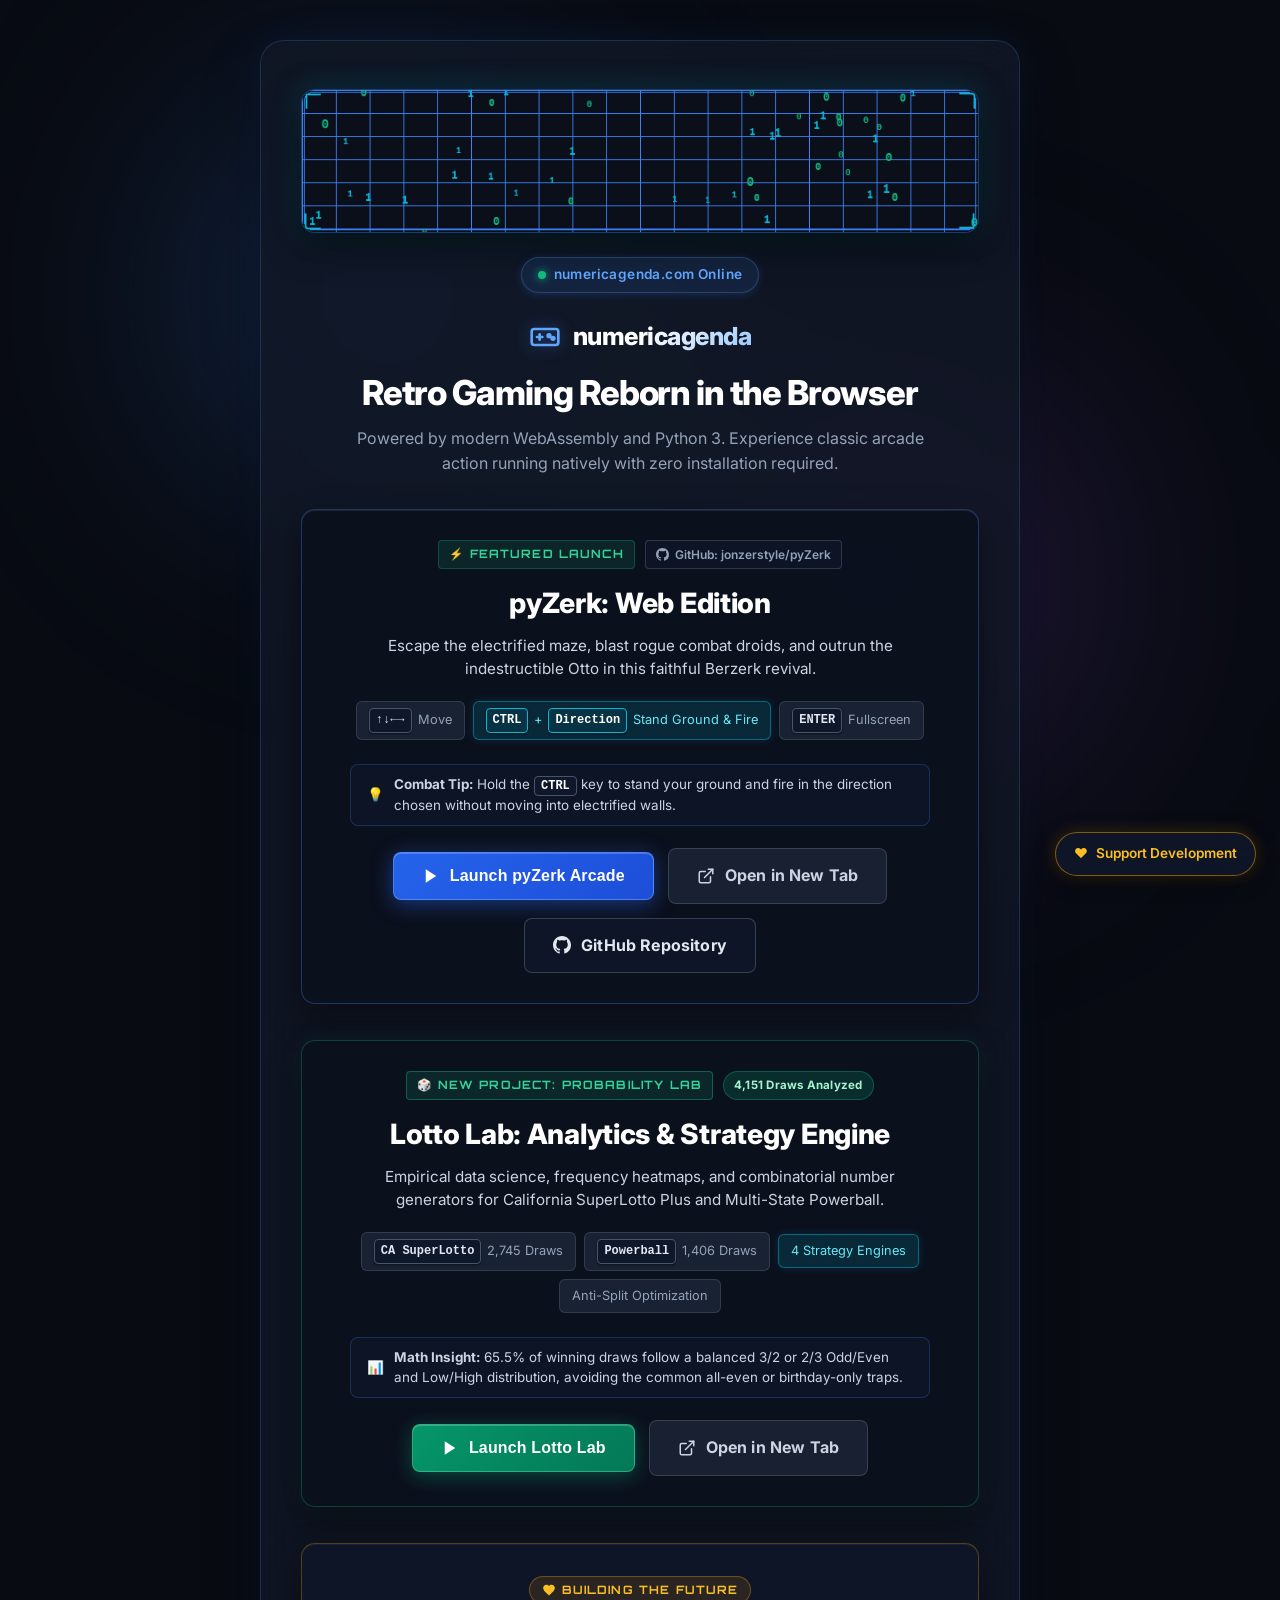
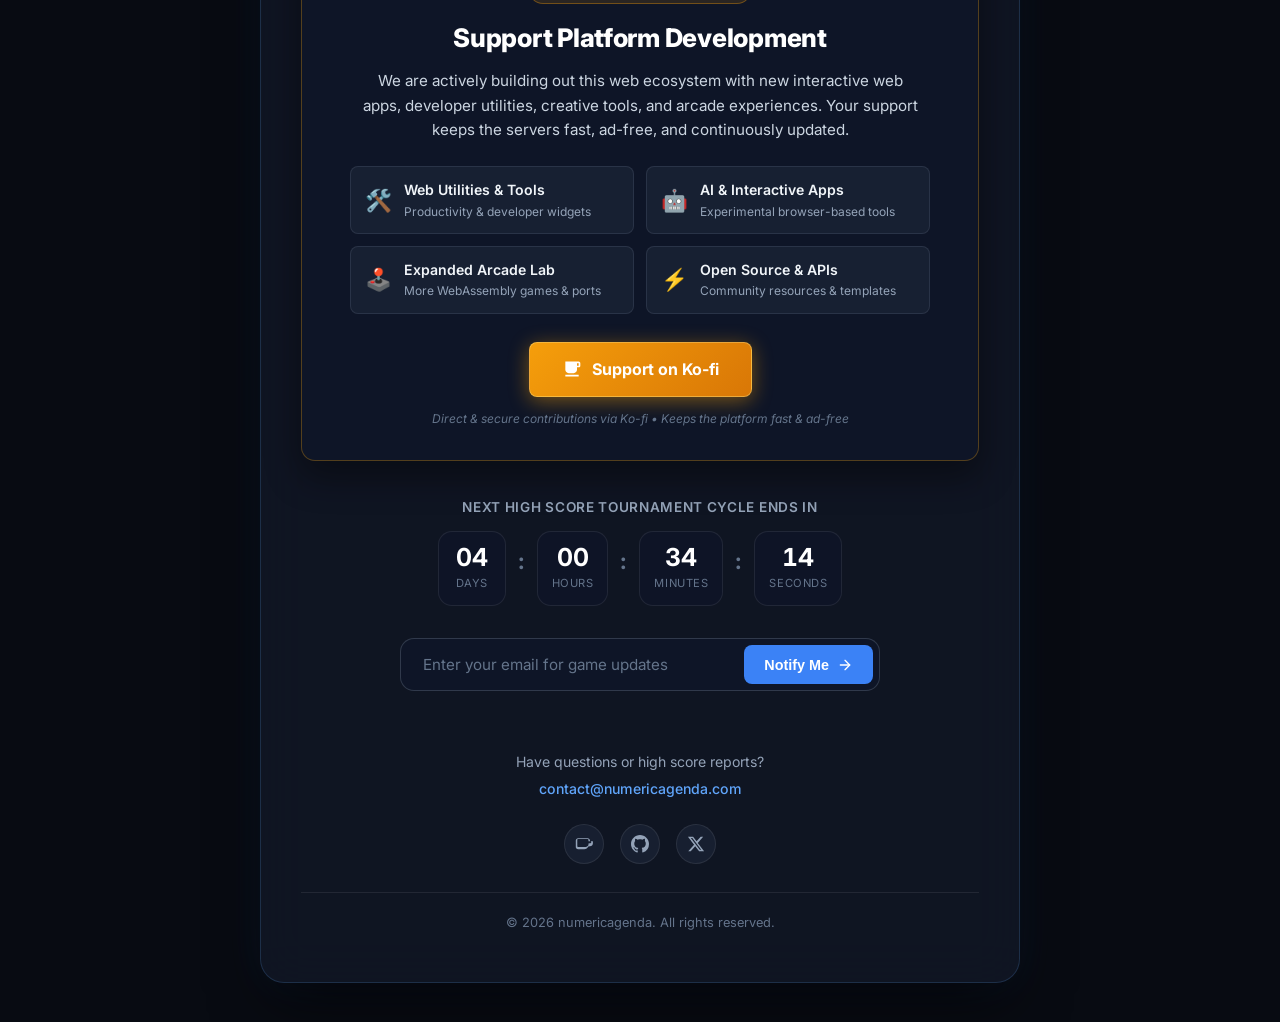
==== commit ca0eb004: "feat: integrate Lotto Lab empirical probability engine and showcase modal" ====
--- a/index.html
+++ b/index.html
@@ -102,6 +102,52 @@
               <path d="M12 0C5.37 0 0 5.37 0 12c0 5.31 3.435 9.795 8.205 11.385.6.105.825-.255.825-.57 0-.285-.015-1.23-.015-2.235-3.015.555-3.795-.735-4.035-1.41-.135-.345-.72-1.41-1.23-1.695-.42-.225-1.02-.78-.015-.795.945-.015 1.62.87 1.845 1.23 1.08 1.815 2.805 1.305 3.495.99.105-.78.42-1.305.765-1.605-2.67-.3-5.46-1.335-5.46-5.925 0-1.305.465-2.385 1.23-3.225-.12-.3-.54-1.53.12-3.18 0 0 1.005-.315 3.3 1.23.96-.27 1.98-.405 3-.405s2.04.135 3 .405c2.295-1.56 3.3-1.23 3.3-1.23.66 1.65.24 2.88.12 3.18.765.84 1.23 1.905 1.23 3.225 0 4.605-2.805 5.625-5.475 5.925.435.375.81 1.095.81 2.22 0 1.605-.015 2.895-.015 3.3 0 .315.225.69.825.57A12.02 12.02 0 0024 12c0-6.63-5.37-12-12-12z"/>
             </svg>
             <span>GitHub Repository</span>
+          </a>
+        </div>
+      </div>
+
+      <!-- Featured Project 2: Lotto Lab Analytics Showcase Section -->
+      <div class="game-showcase-card lotto-showcase-card">
+        <div class="game-header">
+          <div class="game-tag-row">
+            <span class="game-tag lotto-tag">🎲 NEW PROJECT: PROBABILITY LAB</span>
+            <span class="lotto-stat-pill">4,151 Draws Analyzed</span>
+          </div>
+          <h3 class="game-title">Lotto Lab: Analytics & Strategy Engine</h3>
+          <p class="game-tagline">
+            Empirical data science, frequency heatmaps, and combinatorial number generators for California SuperLotto Plus and Multi-State Powerball.
+          </p>
+        </div>
+
+        <!-- Features Quick Guide -->
+        <div class="controls-badge-row">
+          <span class="control-pill"><kbd>CA SuperLotto</kbd> 2,745 Draws</span>
+          <span class="control-pill"><kbd>Powerball</kbd> 1,406 Draws</span>
+          <span class="control-pill highlight-pill">4 Strategy Engines</span>
+          <span class="control-pill">Anti-Split Optimization</span>
+        </div>
+
+        <div class="tactical-tip">
+          <span class="tip-icon">📊</span>
+          <span><strong>Math Insight:</strong> 65.5% of winning draws follow a balanced 3/2 or 2/3 Odd/Even and Low/High distribution, avoiding the common all-even or birthday-only traps.</span>
+        </div>
+
+        <!-- Primary Launch & Source Buttons -->
+        <div class="launch-actions">
+          <button type="button" class="launch-btn primary-arcade-btn lotto-launch-btn" id="launch-lotto-btn">
+            <svg class="arcade-btn-icon" viewBox="0 0 24 24" fill="currentColor">
+              <polygon points="5 3 19 12 5 21 5 3"></polygon>
+            </svg>
+            <span>Launch Lotto Lab</span>
+          </button>
+          
+          <a href="lotto/index.html" class="launch-btn secondary-btn" target="_blank" rel="noopener noreferrer">
+            <svg class="arcade-btn-icon" viewBox="0 0 24 24" fill="none" stroke="currentColor" stroke-width="2" stroke-linecap="round" stroke-linejoin="round">
+              <path d="M18 13v6a2 2 0 0 1-2 2H5a2 2 0 0 1-2-2V8a2 2 0 0 1 2-2h6"></path>
+              <polyline points="15 3 21 3 21 9"></polyline>
+              <line x1="10" y1="14" x2="21" y2="3"></line>
+            </svg>
+            <span>Open in New Tab</span>
           </a>
         </div>
       </div>
@@ -281,6 +327,45 @@
     </div>
   </div>
 
+  <!-- Interactive Lotto Lab Modal Overlay -->
+  <div class="arcade-modal" id="lotto-modal" aria-hidden="true">
+    <div class="arcade-modal-backdrop" id="lotto-modal-backdrop"></div>
+    <div class="arcade-modal-content">
+      <div class="arcade-modal-header">
+        <div class="arcade-modal-title">
+          <span class="game-status-dot" style="background:#10b981; box-shadow:0 0 8px #10b981;"></span>
+          <span style="color:#a7f3d0;">Lotto Lab Analytics &amp; Strategy</span>
+          <span class="modal-controls-hint">| CA SuperLotto &amp; Powerball Matrix</span>
+        </div>
+        <div class="arcade-modal-controls">
+          <a href="lotto/index.html" target="_blank" rel="noopener noreferrer" class="modal-action-btn" title="Open in dedicated tab">
+            <svg width="16" height="16" viewBox="0 0 24 24" fill="none" stroke="currentColor" stroke-width="2" stroke-linecap="round" stroke-linejoin="round">
+              <path d="M18 13v6a2 2 0 0 1-2 2H5a2 2 0 0 1-2-2V8a2 2 0 0 1 2-2h6"></path>
+              <polyline points="15 3 21 3 21 9"></polyline>
+              <line x1="10" y1="14" x2="21" y2="3"></line>
+            </svg>
+            <span>Full Window</span>
+          </a>
+          <button type="button" class="modal-close-btn" id="close-lotto-modal-btn" aria-label="Close Lotto Lab">
+            <svg width="20" height="20" viewBox="0 0 24 24" fill="none" stroke="currentColor" stroke-width="2" stroke-linecap="round" stroke-linejoin="round">
+              <line x1="18" y1="6" x2="6" y2="18"></line>
+              <line x1="6" y1="6" x2="18" y2="18"></line>
+            </svg>
+          </button>
+        </div>
+      </div>
+      <div class="arcade-iframe-container">
+        <!-- Dynamically loaded on click to prevent background resource consumption -->
+        <iframe 
+          id="lotto-iframe"
+          title="Lotto Lab Analytics & Strategy"
+          allow="fullscreen"
+          sandbox="allow-same-origin allow-scripts"
+        ></iframe>
+      </div>
+    </div>
+  </div>
+
   <!-- Floating Quick Support Badge -->
   <a href="#support" class="floating-support-btn" id="floating-support-btn" title="Support New Platform Development">
     <span class="support-heart">❤️</span>
--- a/style.css
+++ b/style.css
@@ -486,6 +486,49 @@
   height: 18px;
 }
 
+/* Lotto Lab Project Showcase Styles */
+.lotto-showcase-card {
+  border-color: rgba(16, 185, 129, 0.3);
+  box-shadow: 0 15px 35px rgba(0, 0, 0, 0.4), 0 0 25px rgba(16, 185, 129, 0.08);
+}
+
+.lotto-showcase-card:hover {
+  border-color: rgba(52, 211, 153, 0.65);
+  box-shadow: 0 20px 45px rgba(0, 0, 0, 0.5), 0 0 35px rgba(16, 185, 129, 0.22);
+}
+
+.lotto-tag {
+  color: #34d399;
+  background: rgba(16, 185, 129, 0.14);
+  border-color: rgba(16, 185, 129, 0.4);
+}
+
+.lotto-stat-pill {
+  display: inline-flex;
+  align-items: center;
+  font-family: var(--font-family);
+  font-size: 0.72rem;
+  font-weight: 700;
+  color: #a7f3d0;
+  background: rgba(5, 150, 105, 0.22);
+  border: 1px solid rgba(5, 150, 105, 0.45);
+  padding: 4px 10px;
+  border-radius: 999px;
+  letter-spacing: 0.02em;
+}
+
+.lotto-launch-btn {
+  background: linear-gradient(135deg, #059669, #047857);
+  border: 1px solid rgba(110, 231, 183, 0.4);
+  box-shadow: 0 4px 20px rgba(5, 150, 105, 0.45), inset 0 1px 0 rgba(255, 255, 255, 0.2);
+}
+
+.lotto-launch-btn:hover {
+  background: linear-gradient(135deg, #10b981, #059669);
+  border-color: rgba(167, 243, 208, 0.6);
+  box-shadow: 0 8px 30px rgba(5, 150, 105, 0.65), 0 0 15px rgba(52, 211, 153, 0.4);
+}
+
 /* ==========================================================================
    Support Platform Development Section
    ========================================================================== */
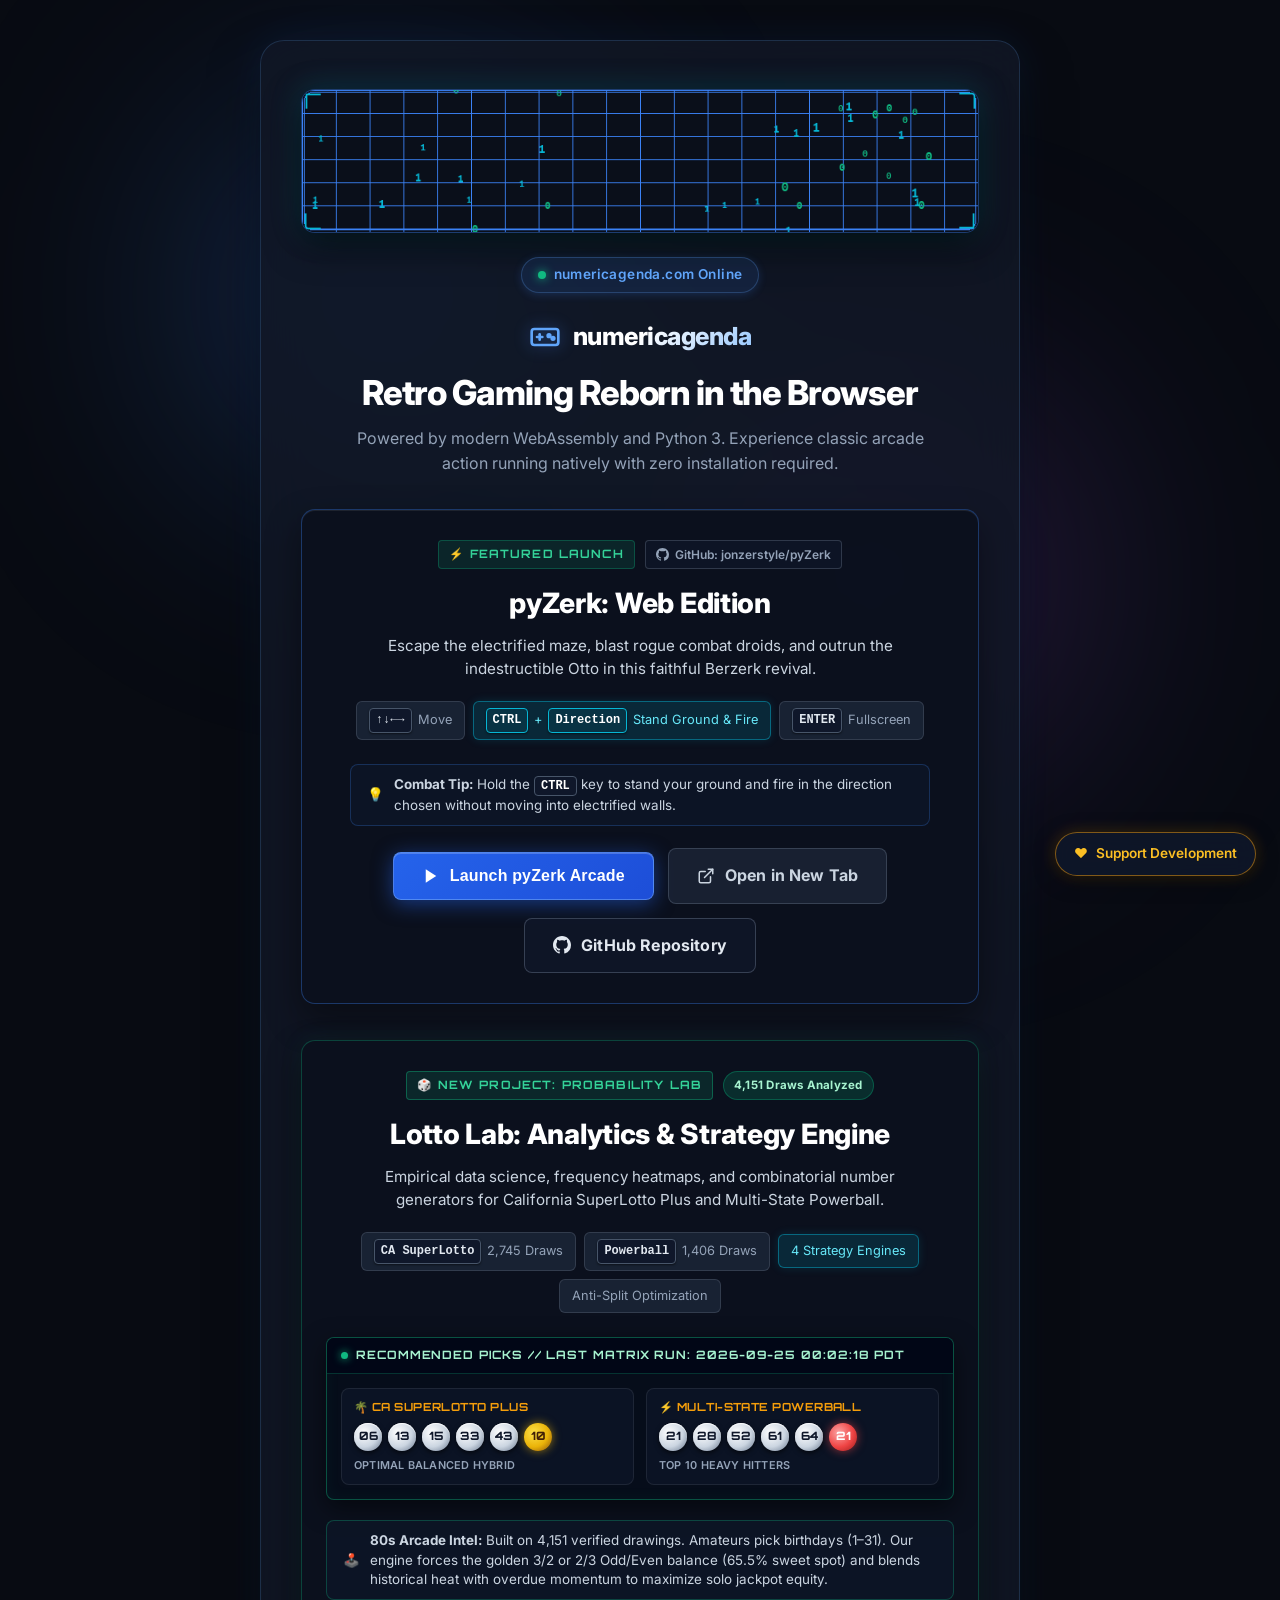
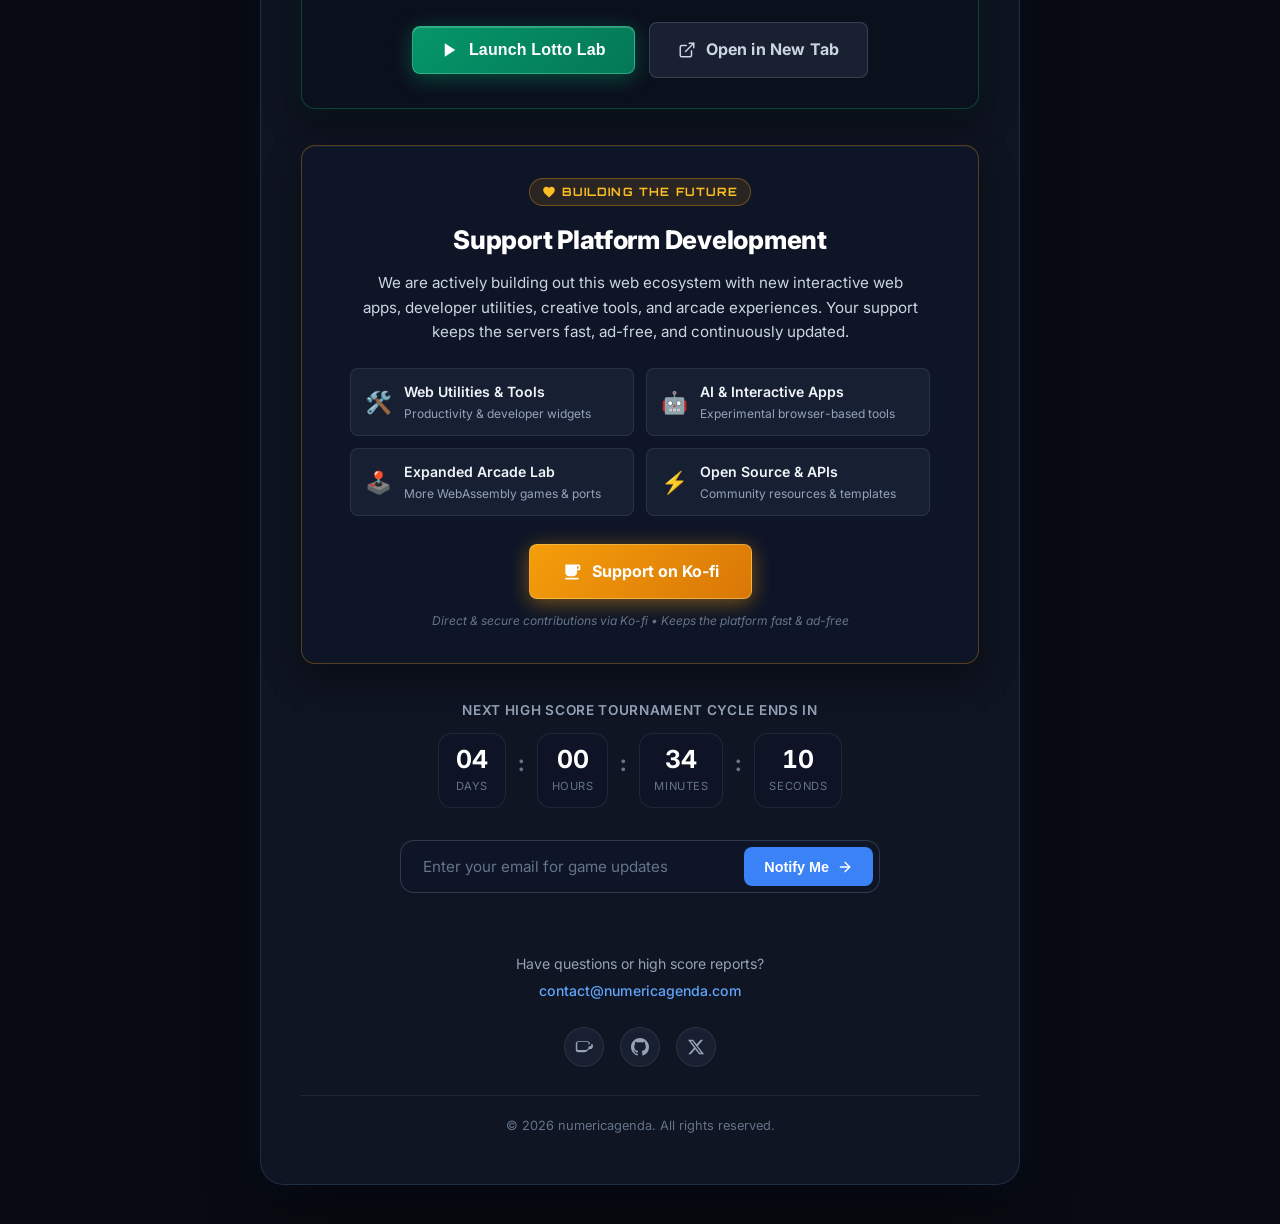
==== commit 84a1f9eb: "feat: add 80s arcade intel terminal briefing, recommended picks display, and analysis timestamps" ====
--- a/index.html
+++ b/index.html
@@ -127,9 +127,43 @@
           <span class="control-pill">Anti-Split Optimization</span>
         </div>
 
-        <div class="tactical-tip">
-          <span class="tip-icon">📊</span>
-          <span><strong>Math Insight:</strong> 65.5% of winning draws follow a balanced 3/2 or 2/3 Odd/Even and Low/High distribution, avoiding the common all-even or birthday-only traps.</span>
+        <!-- 80s Retro Arcade Picks & Analysis Timestamp -->
+        <div class="lotto-recs-box">
+          <div class="recs-header">
+            <span class="recs-blinker"></span>
+            <span class="recs-title">RECOMMENDED PICKS // LAST MATRIX RUN: 2026-09-25 00:02:18 PDT</span>
+          </div>
+          <div class="recs-grid">
+            <div class="rec-item">
+              <div class="rec-game-tag">🌴 CA SUPERLOTTO PLUS</div>
+              <div class="rec-ball-strip">
+                <span class="portal-ball">06</span>
+                <span class="portal-ball">13</span>
+                <span class="portal-ball">15</span>
+                <span class="portal-ball">33</span>
+                <span class="portal-ball">43</span>
+                <span class="portal-ball portal-mega">10</span>
+              </div>
+              <span class="rec-logic-tag">OPTIMAL BALANCED HYBRID</span>
+            </div>
+            <div class="rec-item">
+              <div class="rec-game-tag">⚡ MULTI-STATE POWERBALL</div>
+              <div class="rec-ball-strip">
+                <span class="portal-ball">21</span>
+                <span class="portal-ball">28</span>
+                <span class="portal-ball">52</span>
+                <span class="portal-ball">61</span>
+                <span class="portal-ball">64</span>
+                <span class="portal-ball portal-power">21</span>
+              </div>
+              <span class="rec-logic-tag">TOP 10 HEAVY HITTERS</span>
+            </div>
+          </div>
+        </div>
+
+        <div class="tactical-tip lotto-tactical-tip">
+          <span class="tip-icon">🕹️</span>
+          <span><strong>80s Arcade Intel:</strong> Built on 4,151 verified drawings. Amateurs pick birthdays (1–31). Our engine forces the golden 3/2 or 2/3 Odd/Even balance (65.5% sweet spot) and blends historical heat with overdue momentum to maximize solo jackpot equity.</span>
         </div>
 
         <!-- Primary Launch & Source Buttons -->
--- a/style.css
+++ b/style.css
@@ -529,6 +529,116 @@
   box-shadow: 0 8px 30px rgba(5, 150, 105, 0.65), 0 0 15px rgba(52, 211, 153, 0.4);
 }
 
+/* 80s Retro Arcade Picks Box on Portal */
+.lotto-recs-box {
+  background: rgba(6, 14, 26, 0.85);
+  border: 1px solid rgba(16, 185, 129, 0.4);
+  border-radius: var(--radius-sm);
+  margin: 0 auto 20px;
+  max-width: 680px;
+  overflow: hidden;
+  box-shadow: 0 8px 25px rgba(0, 0, 0, 0.5), inset 0 0 15px rgba(16, 185, 129, 0.06);
+  text-align: left;
+}
+
+.recs-header {
+  background: rgba(2, 6, 23, 0.95);
+  border-bottom: 1px solid rgba(16, 185, 129, 0.25);
+  padding: 8px 14px;
+  display: flex;
+  align-items: center;
+  gap: 8px;
+}
+
+.recs-blinker {
+  width: 7px;
+  height: 7px;
+  border-radius: 50%;
+  background: #10b981;
+  box-shadow: 0 0 8px #10b981;
+  animation: pulse-dot 1.5s infinite;
+}
+
+.recs-title {
+  font-family: var(--font-arcade);
+  font-size: 0.72rem;
+  font-weight: 700;
+  letter-spacing: 0.08em;
+  color: #a7f3d0;
+}
+
+.recs-grid {
+  display: grid;
+  grid-template-columns: repeat(auto-fit, minmax(260px, 1fr));
+  gap: 12px;
+  padding: 14px;
+}
+
+.rec-item {
+  background: rgba(15, 23, 42, 0.7);
+  border: 1px solid rgba(255, 255, 255, 0.08);
+  border-radius: 8px;
+  padding: 10px 12px;
+  display: flex;
+  flex-direction: column;
+  gap: 6px;
+}
+
+.rec-game-tag {
+  font-family: var(--font-arcade);
+  font-size: 0.7rem;
+  font-weight: 700;
+  color: #f59e0b;
+  letter-spacing: 0.04em;
+}
+
+.rec-ball-strip {
+  display: flex;
+  align-items: center;
+  gap: 6px;
+  flex-wrap: wrap;
+}
+
+.portal-ball {
+  width: 28px;
+  height: 28px;
+  border-radius: 50%;
+  background: radial-gradient(circle at 35% 35%, #ffffff 0%, #cbd5e1 55%, #64748b 100%);
+  color: #0f172a;
+  font-family: var(--font-arcade);
+  font-size: 0.72rem;
+  font-weight: 800;
+  display: flex;
+  align-items: center;
+  justify-content: center;
+  box-shadow: 0 2px 5px rgba(0, 0, 0, 0.6), inset 0 1px 1px rgba(255, 255, 255, 0.9);
+}
+
+.portal-ball.portal-mega {
+  background: radial-gradient(circle at 35% 35%, #fde047 0%, #eab308 55%, #854d0e 100%);
+  color: #422006;
+  box-shadow: 0 0 10px rgba(234, 179, 8, 0.6);
+}
+
+.portal-ball.portal-power {
+  background: radial-gradient(circle at 35% 35%, #fca5a5 0%, #ef4444 55%, #991b1b 100%);
+  color: #ffffff;
+  box-shadow: 0 0 10px rgba(239, 68, 68, 0.6);
+}
+
+.rec-logic-tag {
+  font-family: var(--font-family);
+  font-size: 0.68rem;
+  font-weight: 600;
+  color: #94a3b8;
+  letter-spacing: 0.02em;
+}
+
+.lotto-tactical-tip {
+  border-color: rgba(16, 185, 129, 0.3);
+  max-width: 680px;
+}
+
 /* ==========================================================================
    Support Platform Development Section
    ========================================================================== */
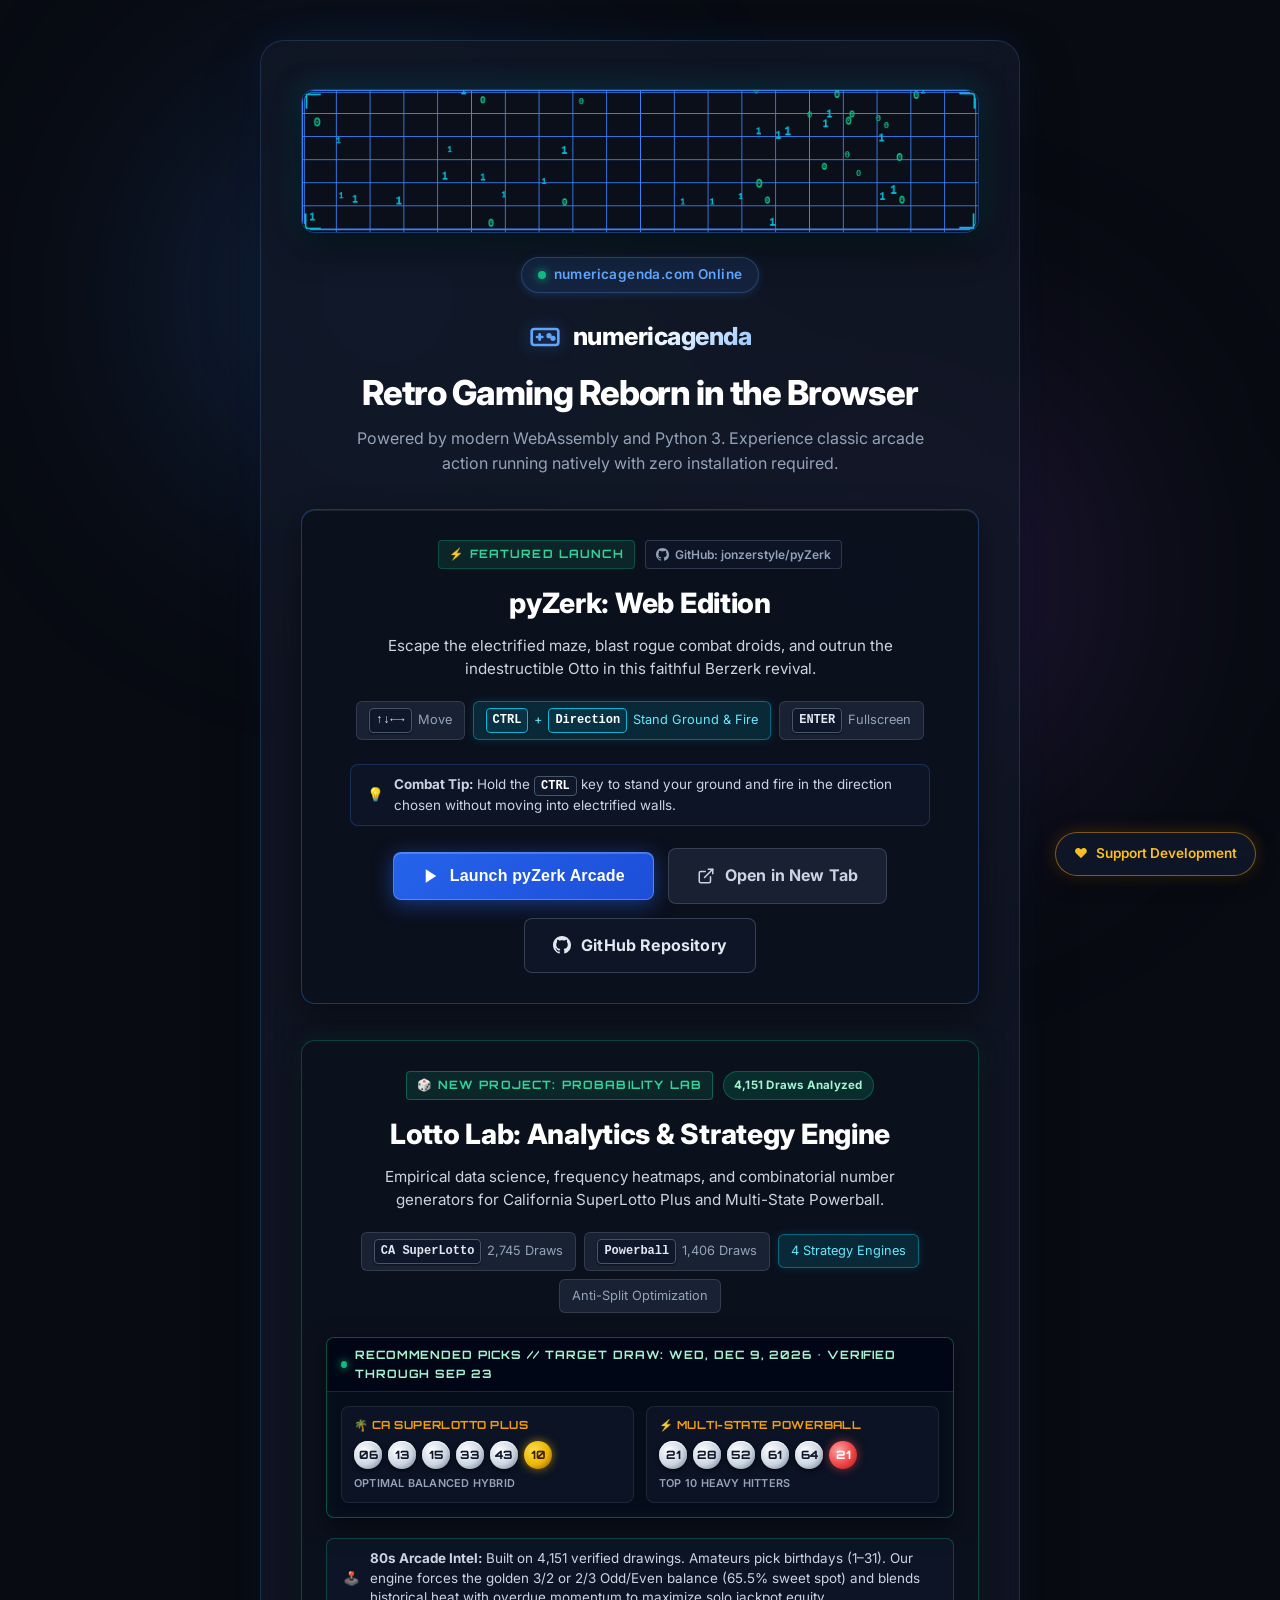
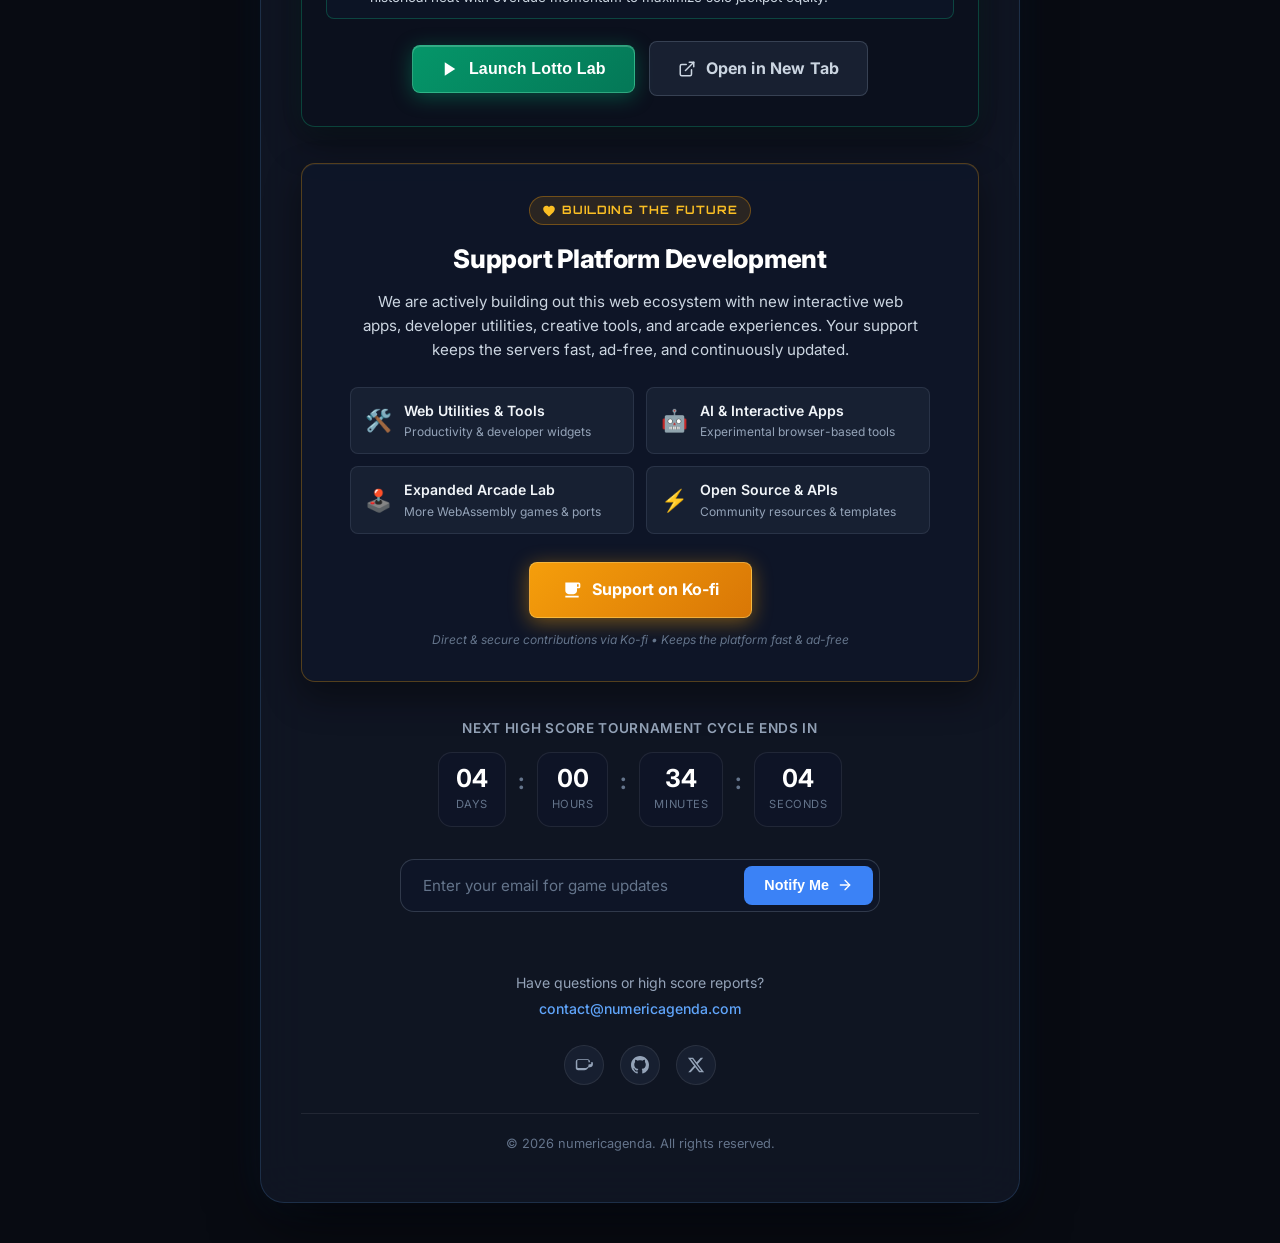
==== commit df0a70e8: "fix(lotto): replace static 00:02:18 PDT timestamp with dynamic target draw and verified status" ====
--- a/index.html
+++ b/index.html
@@ -131,7 +131,7 @@
         <div class="lotto-recs-box">
           <div class="recs-header">
             <span class="recs-blinker"></span>
-            <span class="recs-title">RECOMMENDED PICKS // LAST MATRIX RUN: 2026-09-25 00:02:18 PDT</span>
+            <span class="recs-title" id="recs-card-title">RECOMMENDED PICKS // TARGET DRAW: SAT, SEPT 26, 2026 • VERIFIED THROUGH SEPT 23</span>
           </div>
           <div class="recs-grid">
             <div class="rec-item">
@@ -406,6 +406,7 @@
     <span class="floating-support-text">Support Development</span>
   </a>
 
+  <script src="lotto/lotto_data.js"></script>
   <script src="script.js"></script>
 </body>
 </html>
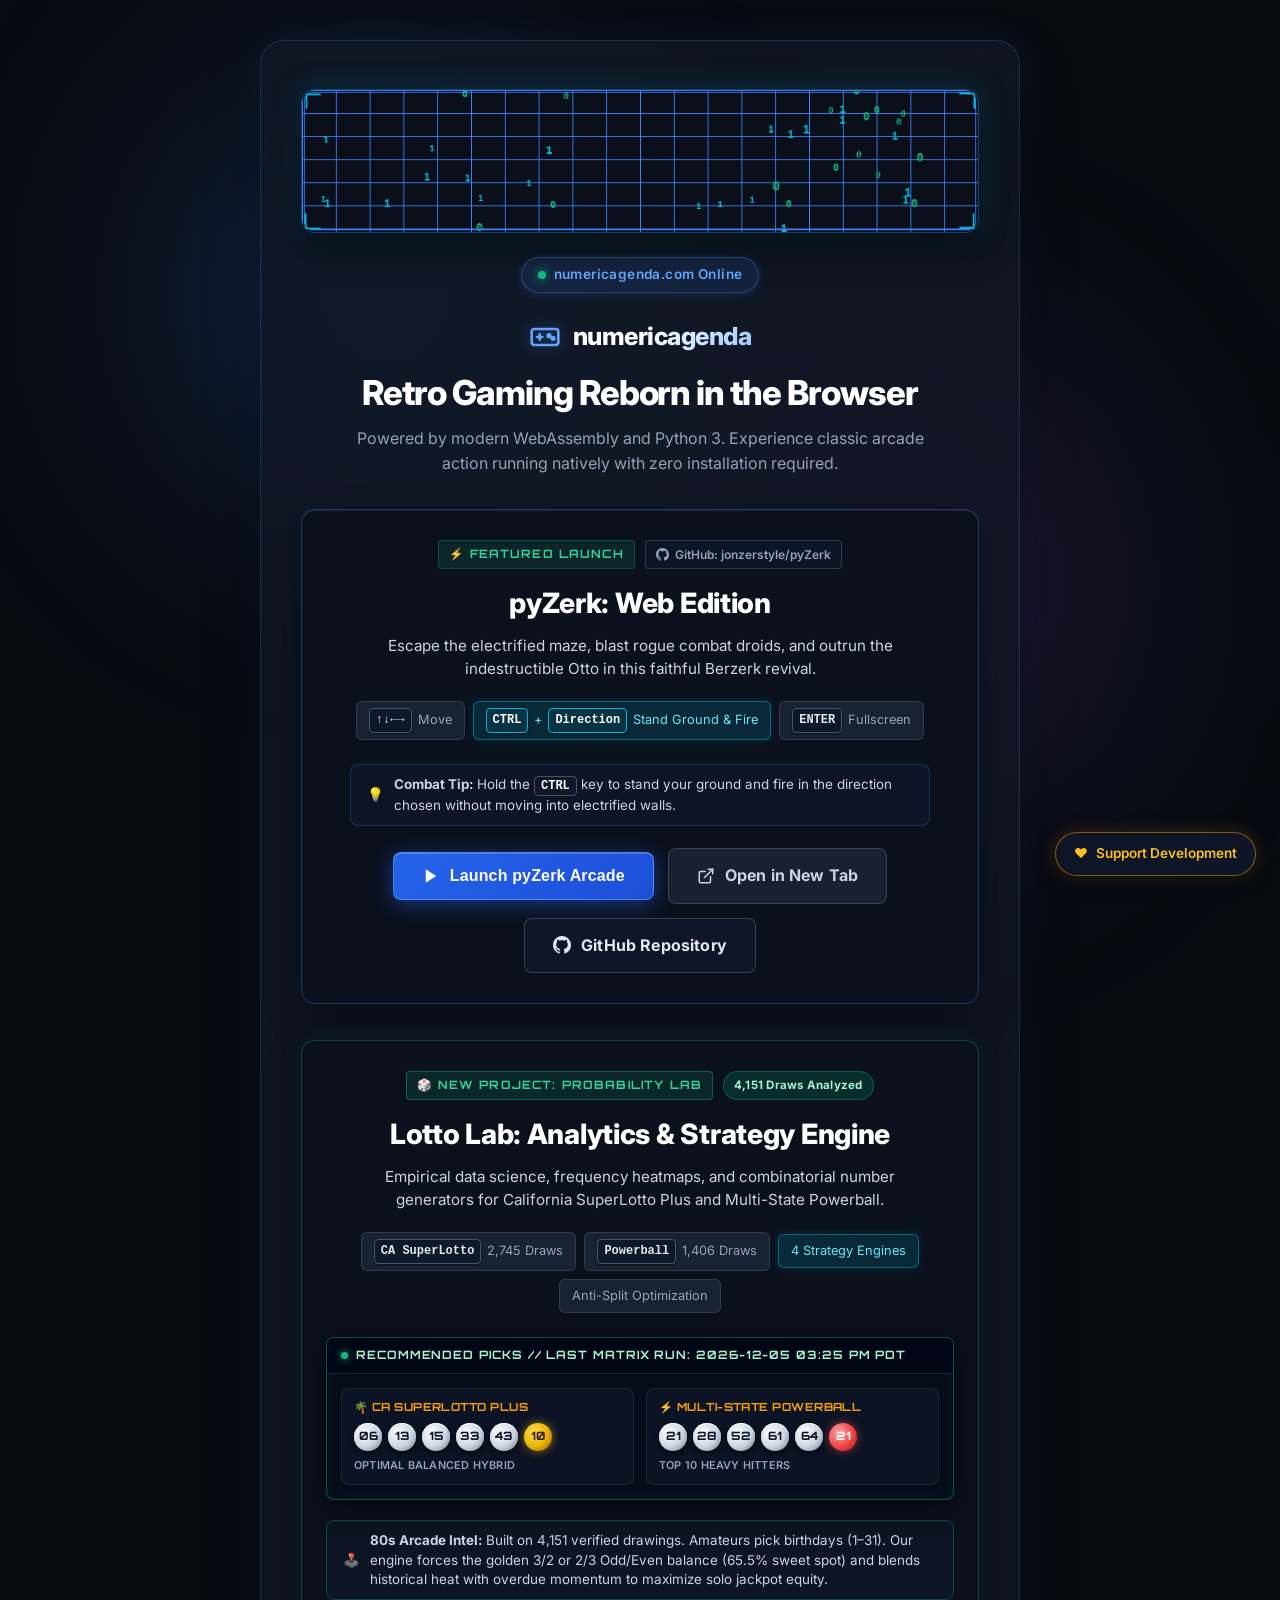
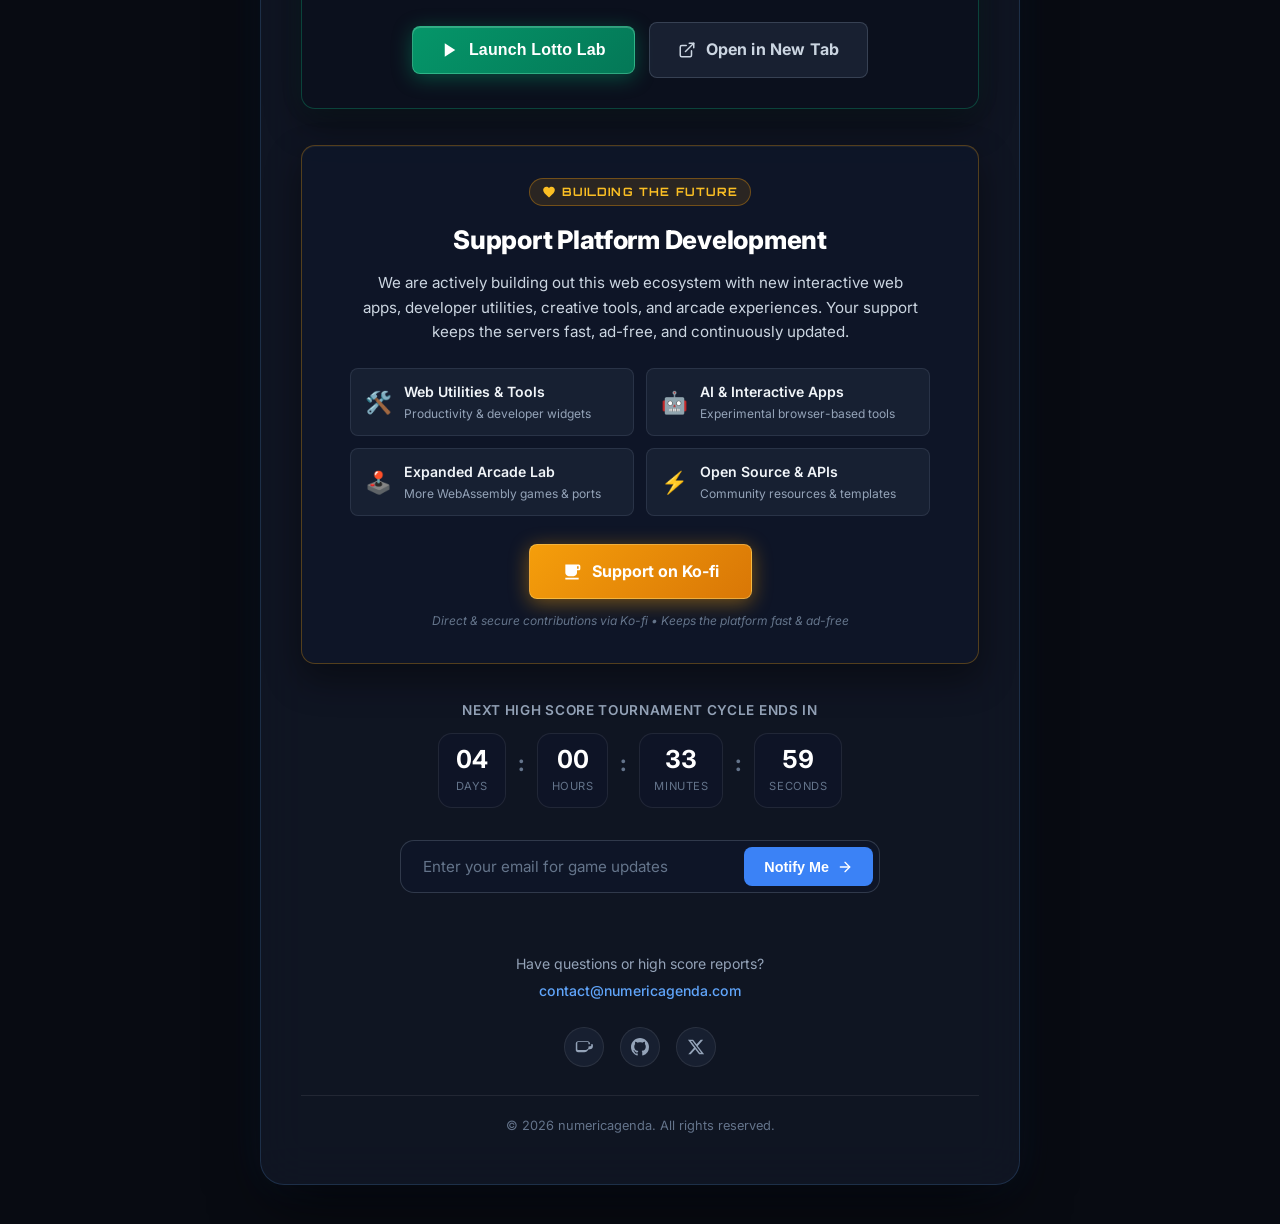
==== commit dca7da82: "fix(lotto): keep signature COMM-LINK and LAST MATRIX RUN titles with dynamic live Pacific timestamps" ====
--- a/index.html
+++ b/index.html
@@ -131,7 +131,7 @@
         <div class="lotto-recs-box">
           <div class="recs-header">
             <span class="recs-blinker"></span>
-            <span class="recs-title" id="recs-card-title">RECOMMENDED PICKS // TARGET DRAW: SAT, SEPT 26, 2026 • VERIFIED THROUGH SEPT 23</span>
+            <span class="recs-title" id="recs-card-title">RECOMMENDED PICKS // LAST MATRIX RUN: 2026-09-25 07:55 PM PDT</span>
           </div>
           <div class="recs-grid">
             <div class="rec-item">
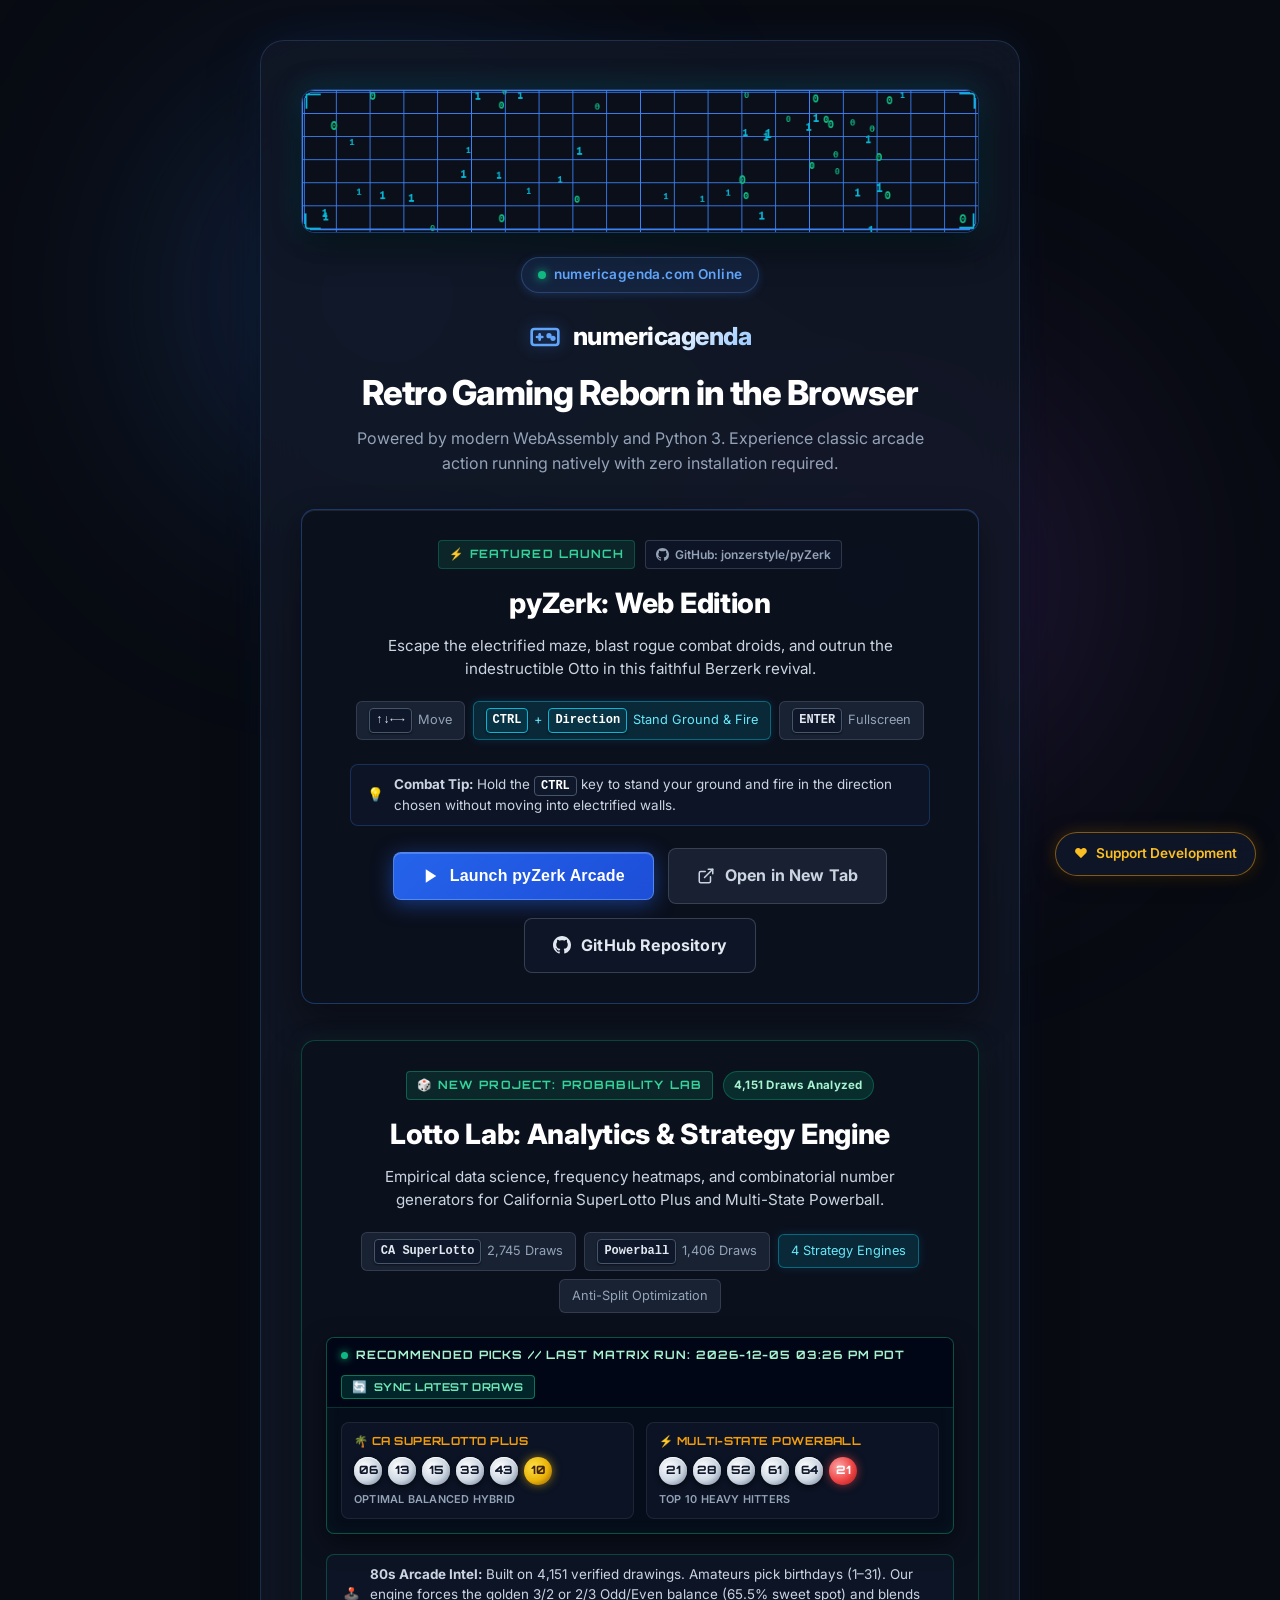
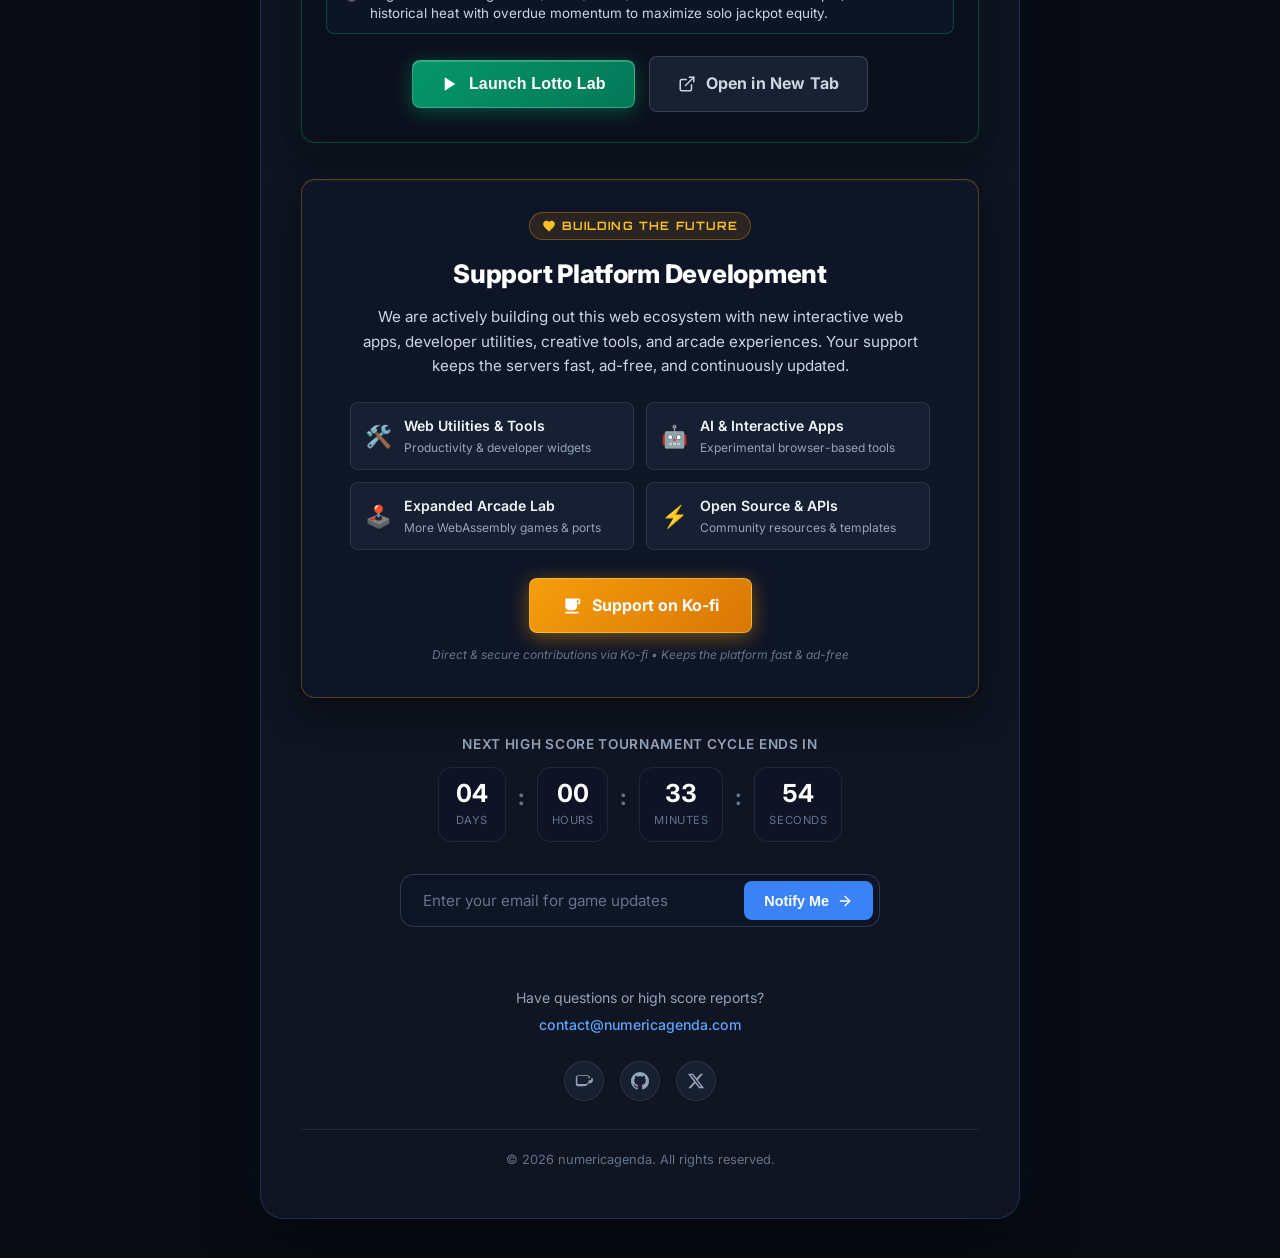
==== commit ec998ed5: "feat(portal): add SYNC LATEST DRAWS button directly to main homepage recommended picks card" ====
--- a/index.html
+++ b/index.html
@@ -130,9 +130,16 @@
         <!-- 80s Retro Arcade Picks & Analysis Timestamp -->
         <div class="lotto-recs-box">
           <div class="recs-header">
-            <span class="recs-blinker"></span>
-            <span class="recs-title" id="recs-card-title">RECOMMENDED PICKS // LAST MATRIX RUN: 2026-09-25 07:55 PM PDT</span>
-          </div>
+            <div class="recs-title-wrap">
+              <span class="recs-blinker"></span>
+              <span class="recs-title" id="recs-card-title">RECOMMENDED PICKS // LAST MATRIX RUN: 2026-09-25 07:55 PM PDT</span>
+            </div>
+            <button type="button" id="portal-sync-btn" class="portal-sync-btn" title="Check official feeds for latest lottery drawings">
+              <span class="portal-sync-icon">🔄</span>
+              <span class="portal-sync-text">SYNC LATEST DRAWS</span>
+            </button>
+          </div>
+          <div id="portal-sync-toast" class="portal-sync-toast" style="display: none;"></div>
           <div class="recs-grid">
             <div class="rec-item">
               <div class="rec-game-tag">🌴 CA SUPERLOTTO PLUS</div>
--- a/style.css
+++ b/style.css
@@ -547,6 +547,14 @@
   padding: 8px 14px;
   display: flex;
   align-items: center;
+  justify-content: space-between;
+  gap: 10px;
+  flex-wrap: wrap;
+}
+
+.recs-title-wrap {
+  display: flex;
+  align-items: center;
   gap: 8px;
 }
 
@@ -557,6 +565,7 @@
   background: #10b981;
   box-shadow: 0 0 8px #10b981;
   animation: pulse-dot 1.5s infinite;
+  flex-shrink: 0;
 }
 
 .recs-title {
@@ -565,6 +574,94 @@
   font-weight: 700;
   letter-spacing: 0.08em;
   color: #a7f3d0;
+}
+
+.portal-sync-btn {
+  display: inline-flex;
+  align-items: center;
+  gap: 6px;
+  background: rgba(16, 185, 129, 0.18);
+  border: 1px solid rgba(16, 185, 129, 0.55);
+  color: #6ee7b7;
+  font-family: var(--font-arcade);
+  font-size: 0.68rem;
+  font-weight: 700;
+  letter-spacing: 0.05em;
+  padding: 4px 10px;
+  border-radius: 4px;
+  cursor: pointer;
+  transition: all 0.2s ease;
+  user-select: none;
+  white-space: nowrap;
+}
+
+.portal-sync-btn:hover:not(:disabled) {
+  background: rgba(16, 185, 129, 0.32);
+  border-color: #34d399;
+  color: #fff;
+  box-shadow: 0 0 10px rgba(16, 185, 129, 0.45);
+  transform: translateY(-1px);
+}
+
+.portal-sync-btn:disabled {
+  opacity: 0.55;
+  cursor: not-allowed;
+  border-color: rgba(148, 163, 184, 0.3);
+  color: #94a3b8;
+  background: rgba(30, 41, 59, 0.4);
+}
+
+.portal-sync-icon {
+  display: inline-block;
+  font-size: 0.75rem;
+  line-height: 1;
+}
+
+.portal-sync-btn.loading .portal-sync-icon {
+  animation: spin-portal-refresh 1s linear infinite;
+}
+
+@keyframes spin-portal-refresh {
+  0% { transform: rotate(0deg); }
+  100% { transform: rotate(360deg); }
+}
+
+.portal-sync-toast {
+  padding: 8px 14px;
+  font-size: 0.72rem;
+  font-family: var(--font-arcade);
+  letter-spacing: 0.04em;
+  display: flex;
+  align-items: center;
+  justify-content: space-between;
+  border-bottom: 1px solid rgba(16, 185, 129, 0.3);
+  background: rgba(6, 78, 59, 0.6);
+  color: #6ee7b7;
+  animation: fadeInToast 0.3s ease;
+}
+
+.portal-sync-toast.info {
+  background: rgba(14, 116, 144, 0.5);
+  border-color: rgba(6, 182, 212, 0.4);
+  color: #38bdf8;
+}
+
+.portal-sync-toast.success {
+  background: rgba(6, 78, 59, 0.65);
+  border-color: rgba(16, 185, 129, 0.5);
+  color: #34d399;
+}
+
+.portal-sync-toast.warning {
+  background: rgba(120, 53, 15, 0.6);
+  border-color: rgba(245, 158, 11, 0.5);
+  color: #fbbf24;
+}
+
+.portal-sync-toast.error {
+  background: rgba(136, 19, 55, 0.6);
+  border-color: rgba(244, 63, 94, 0.5);
+  color: #fb7185;
 }
 
 .recs-grid {
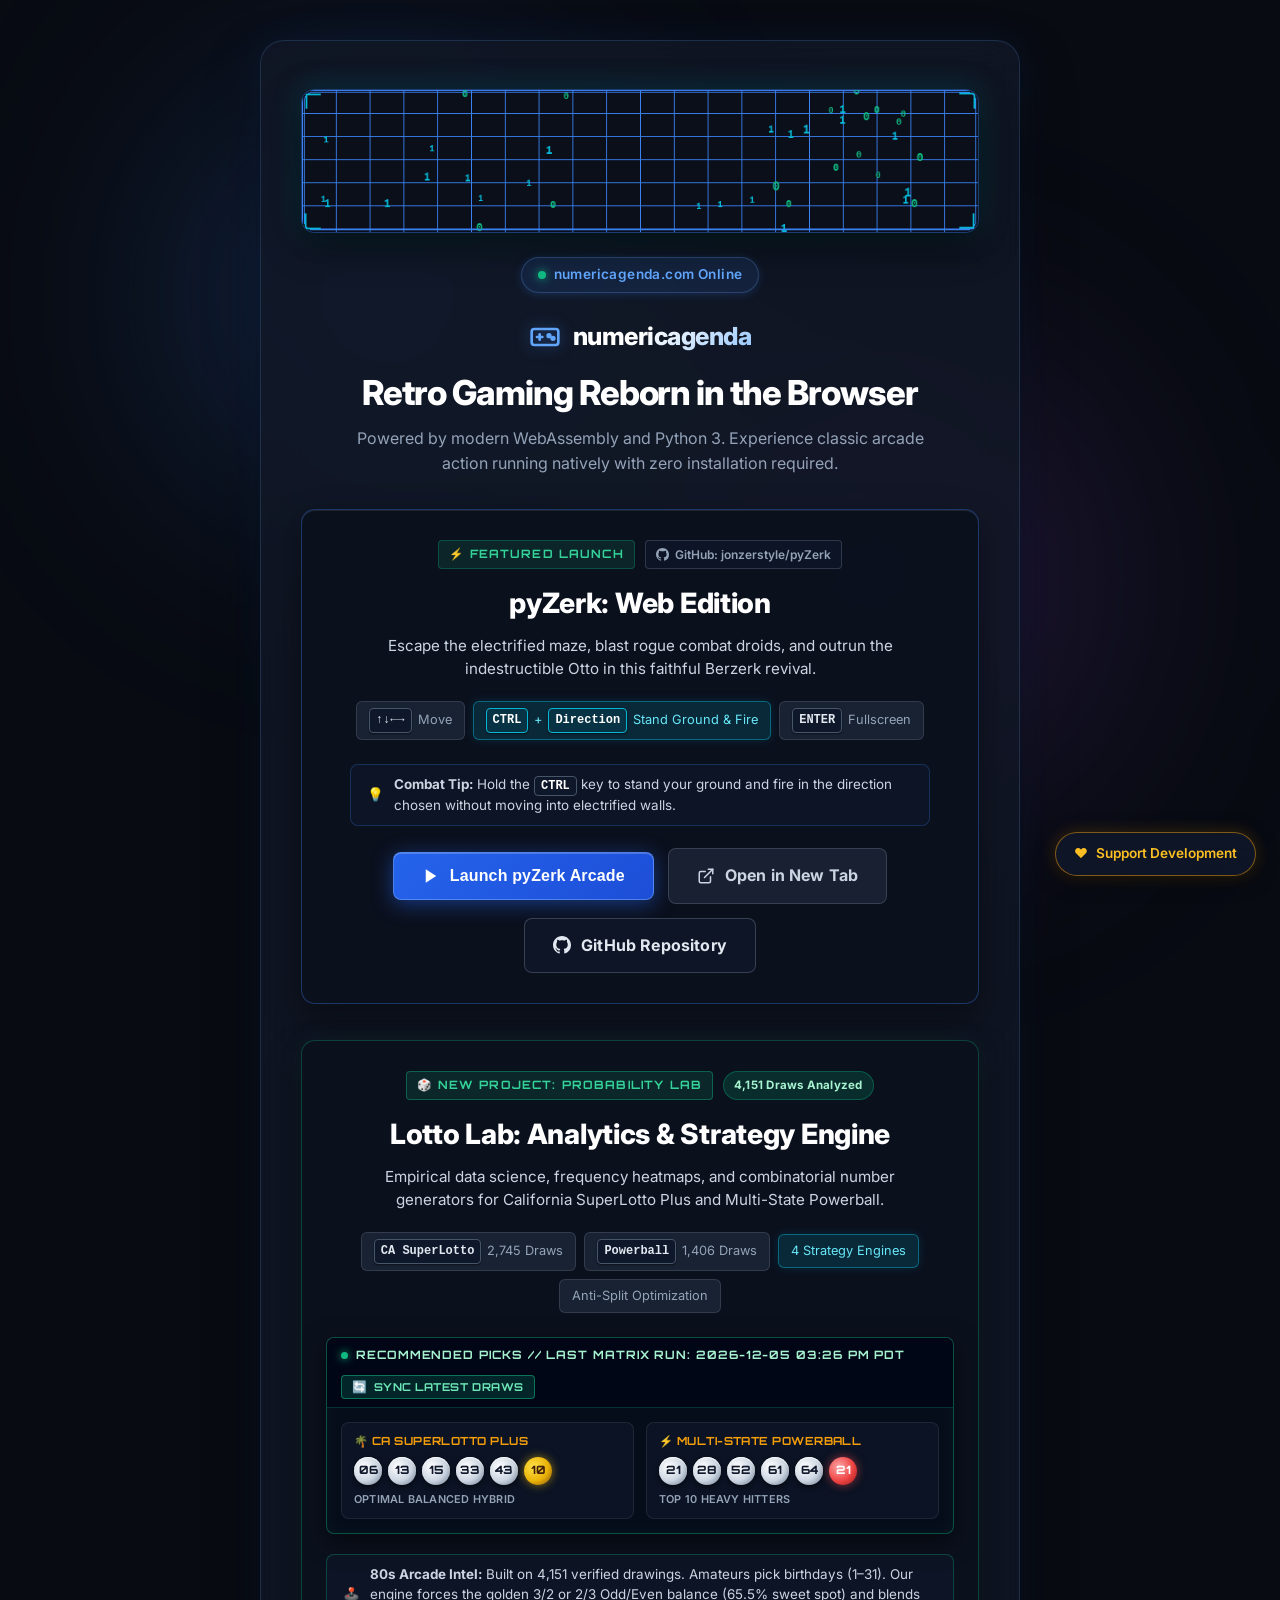
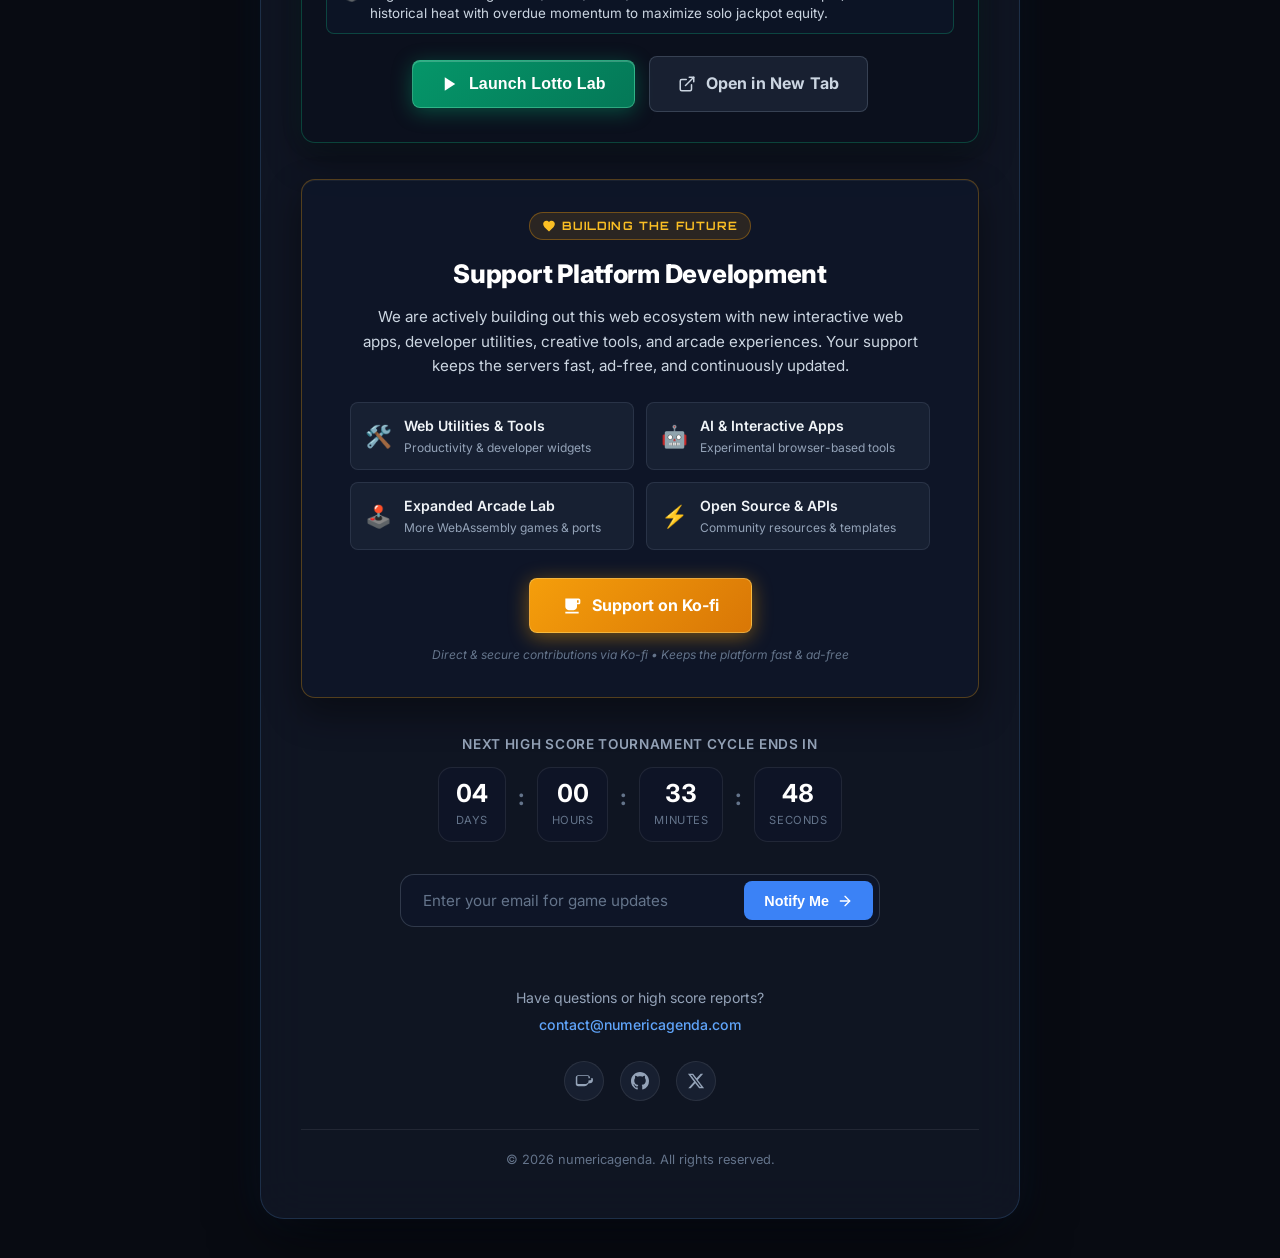
==== commit 7c246f27: "fix(cache): add cache-busting version query parameters (?v=2.1) to all stylesheets and scripts" ====
--- a/index.html
+++ b/index.html
@@ -11,7 +11,7 @@
   <link rel="preconnect" href="https://fonts.gstatic.com" crossorigin>
   <link href="https://fonts.googleapis.com/css2?family=Inter:wght@300;400;500;600;700;800&family=Orbitron:wght@600;800;900&display=swap" rel="stylesheet">
 
-  <link rel="stylesheet" href="style.css">
+  <link rel="stylesheet" href="style.css?v=2.1">
   <link rel="icon" type="image/png" href="pyzerk/favicon.png">
 </head>
 <body>
@@ -413,7 +413,7 @@
     <span class="floating-support-text">Support Development</span>
   </a>
 
-  <script src="lotto/lotto_data.js"></script>
-  <script src="script.js"></script>
+  <script src="lotto/lotto_data.js?v=2.1"></script>
+  <script src="script.js?v=2.1"></script>
 </body>
 </html>
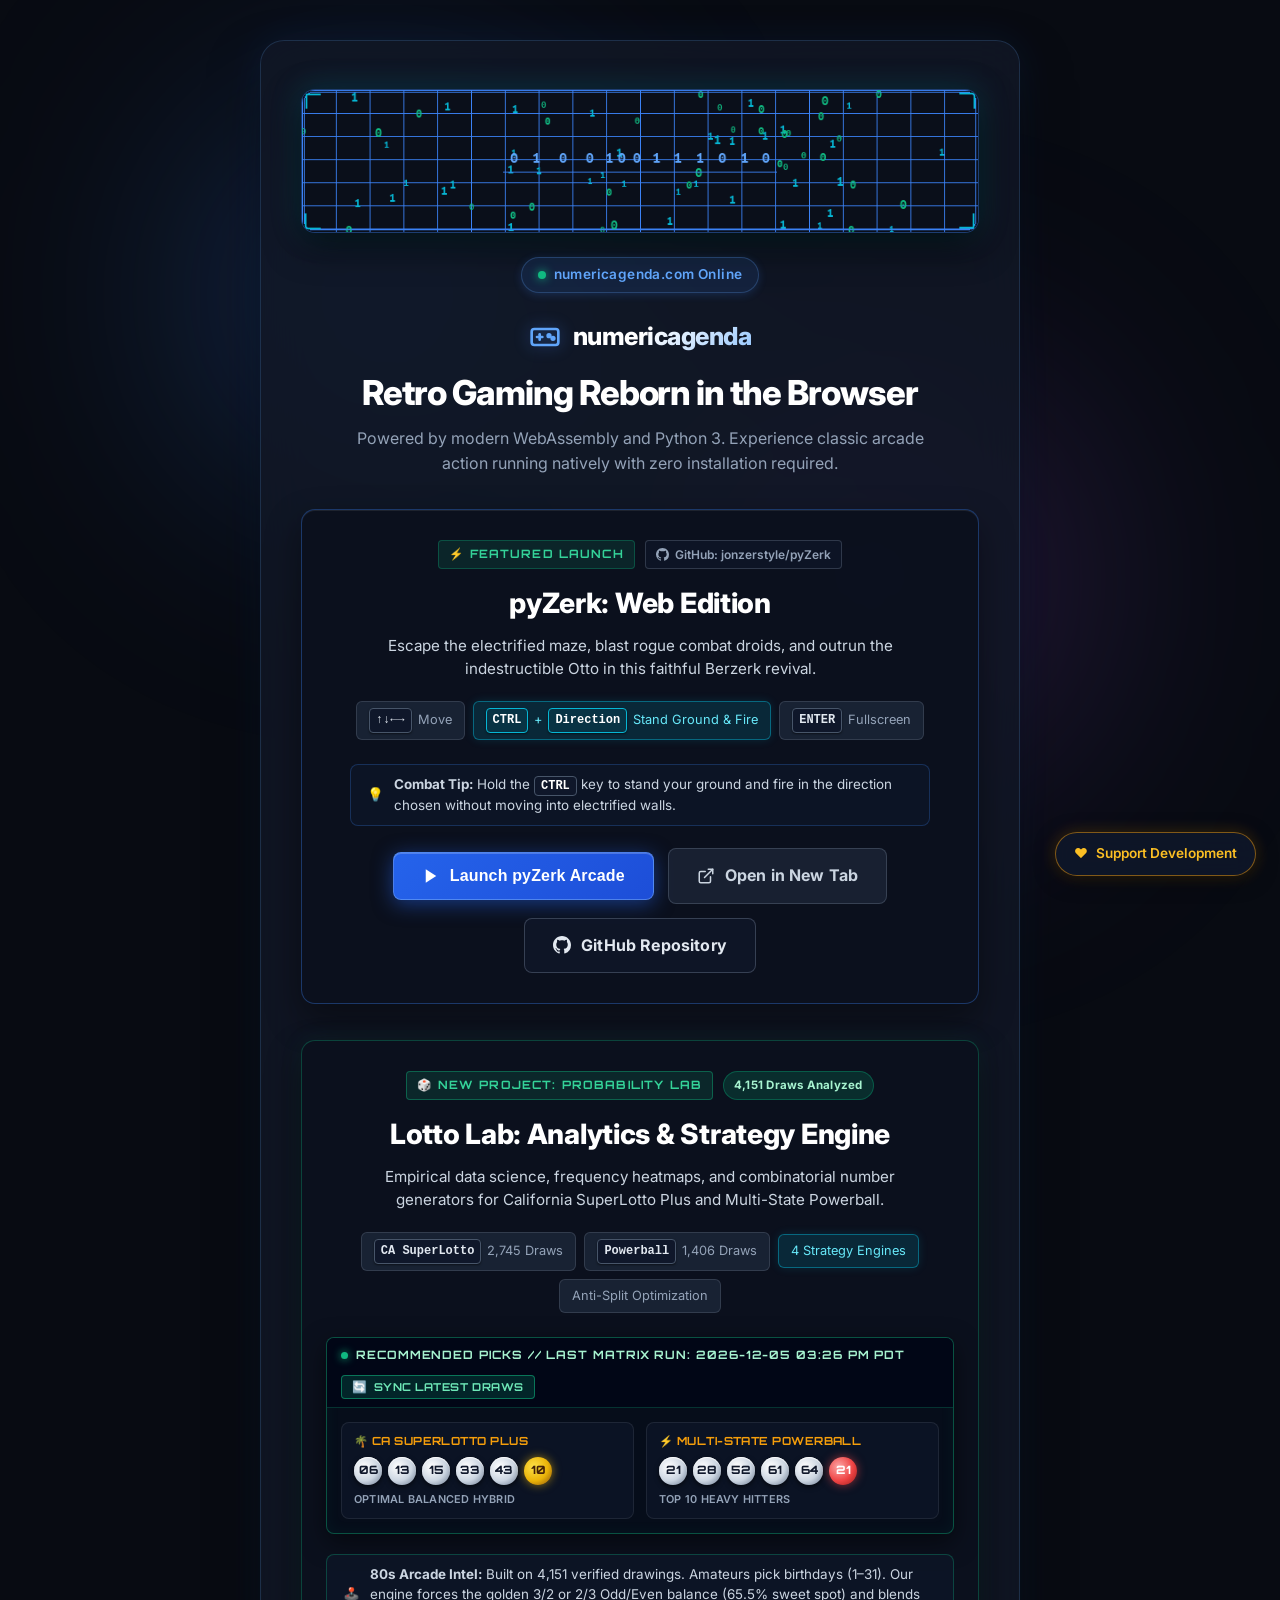
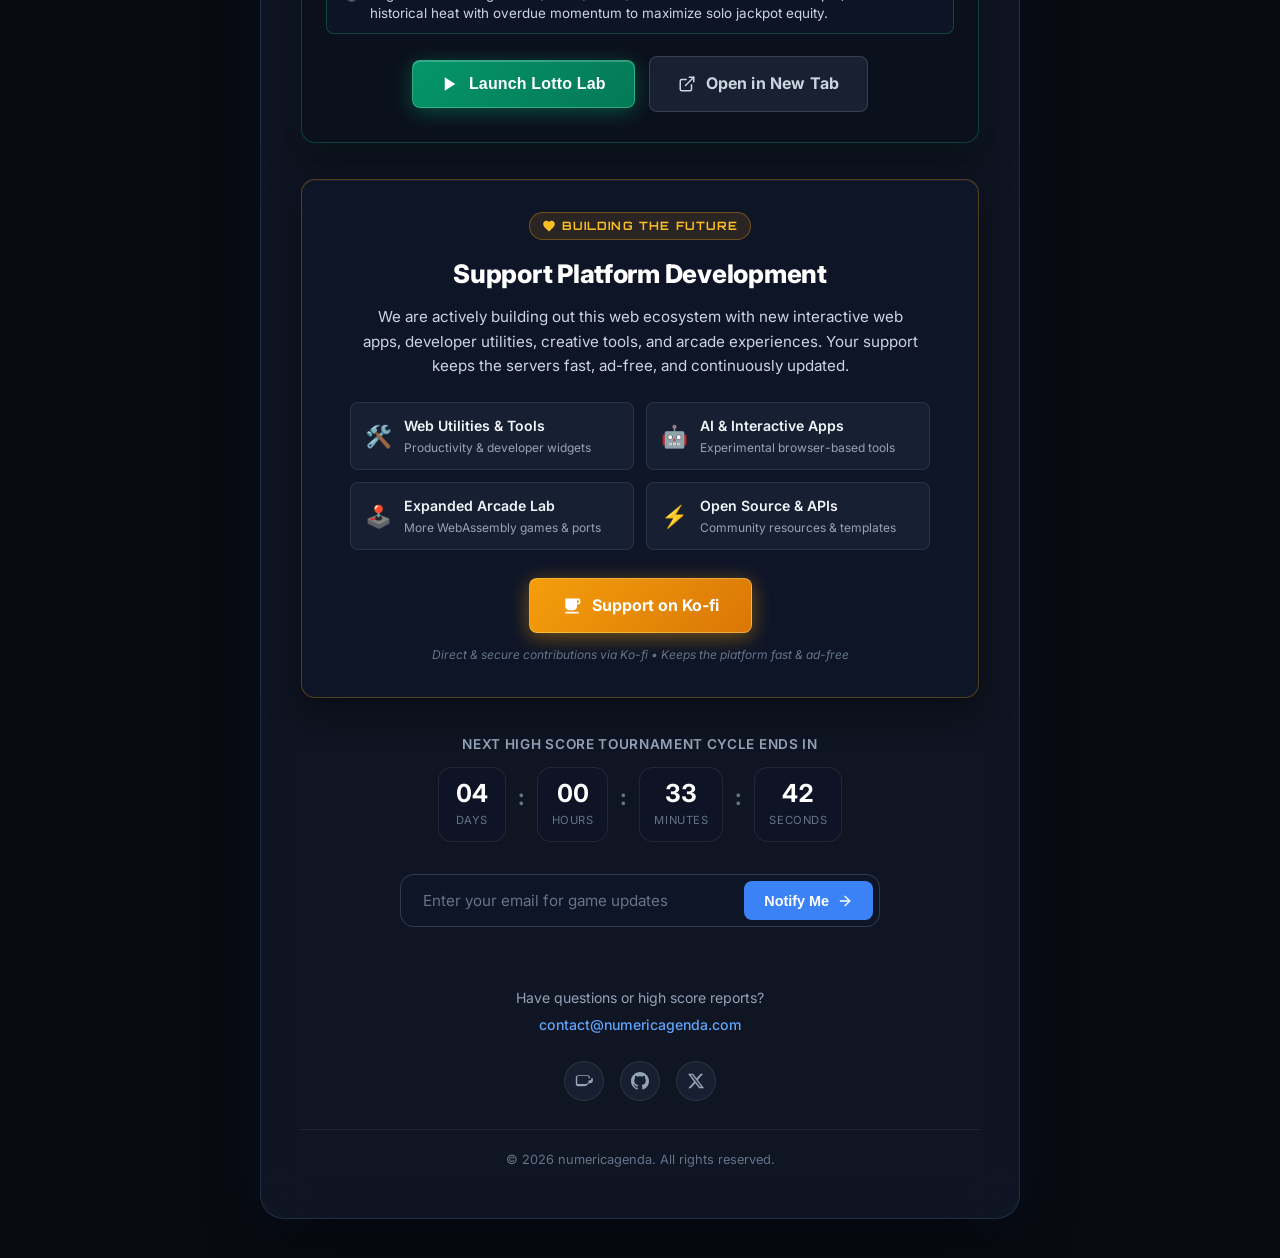
==== commit 7eac45b4: "fix(portal): sync buttons, popup-blocker resilience, no-cache headers, and cache-busting v2.2" ====
--- a/index.html
+++ b/index.html
@@ -11,7 +11,7 @@
   <link rel="preconnect" href="https://fonts.gstatic.com" crossorigin>
   <link href="https://fonts.googleapis.com/css2?family=Inter:wght@300;400;500;600;700;800&family=Orbitron:wght@600;800;900&display=swap" rel="stylesheet">
 
-  <link rel="stylesheet" href="style.css?v=2.1">
+  <link rel="stylesheet" href="style.css?v=2.2">
   <link rel="icon" type="image/png" href="pyzerk/favicon.png">
 </head>
 <body>
@@ -182,7 +182,7 @@
             <span>Launch Lotto Lab</span>
           </button>
           
-          <a href="lotto/index.html" class="launch-btn secondary-btn" target="_blank" rel="noopener noreferrer">
+          <a href="lotto/index.html" class="launch-btn secondary-btn" id="open-lotto-tab-btn" target="_blank" rel="noopener noreferrer">
             <svg class="arcade-btn-icon" viewBox="0 0 24 24" fill="none" stroke="currentColor" stroke-width="2" stroke-linecap="round" stroke-linejoin="round">
               <path d="M18 13v6a2 2 0 0 1-2 2H5a2 2 0 0 1-2-2V8a2 2 0 0 1 2-2h6"></path>
               <polyline points="15 3 21 3 21 9"></polyline>
@@ -401,7 +401,7 @@
           id="lotto-iframe"
           title="Lotto Lab Analytics & Strategy"
           allow="fullscreen"
-          sandbox="allow-same-origin allow-scripts"
+          sandbox="allow-same-origin allow-scripts allow-forms allow-popups allow-popups-to-escape-sandbox"
         ></iframe>
       </div>
     </div>
@@ -413,7 +413,7 @@
     <span class="floating-support-text">Support Development</span>
   </a>
 
-  <script src="lotto/lotto_data.js?v=2.1"></script>
-  <script src="script.js?v=2.1"></script>
+  <script src="lotto/lotto_data.js?v=2.2"></script>
+  <script src="script.js?v=2.2"></script>
 </body>
 </html>
